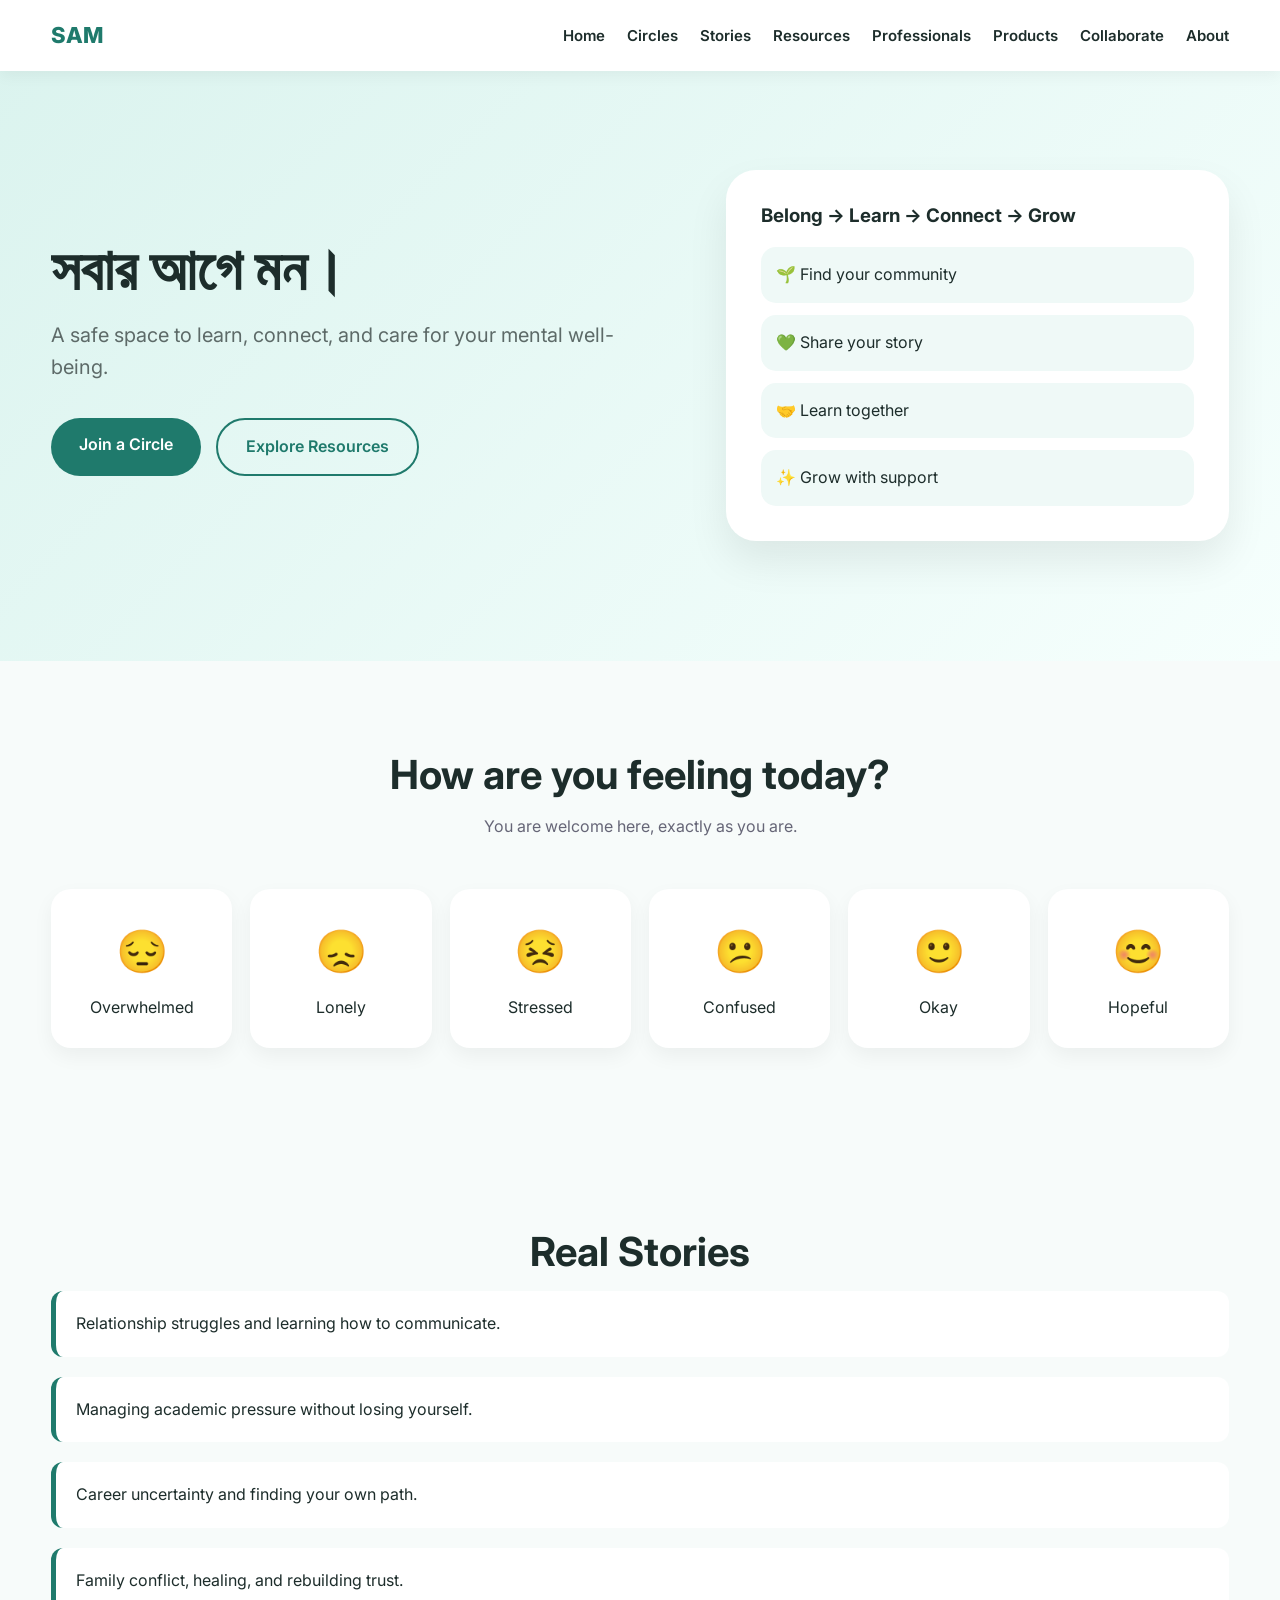
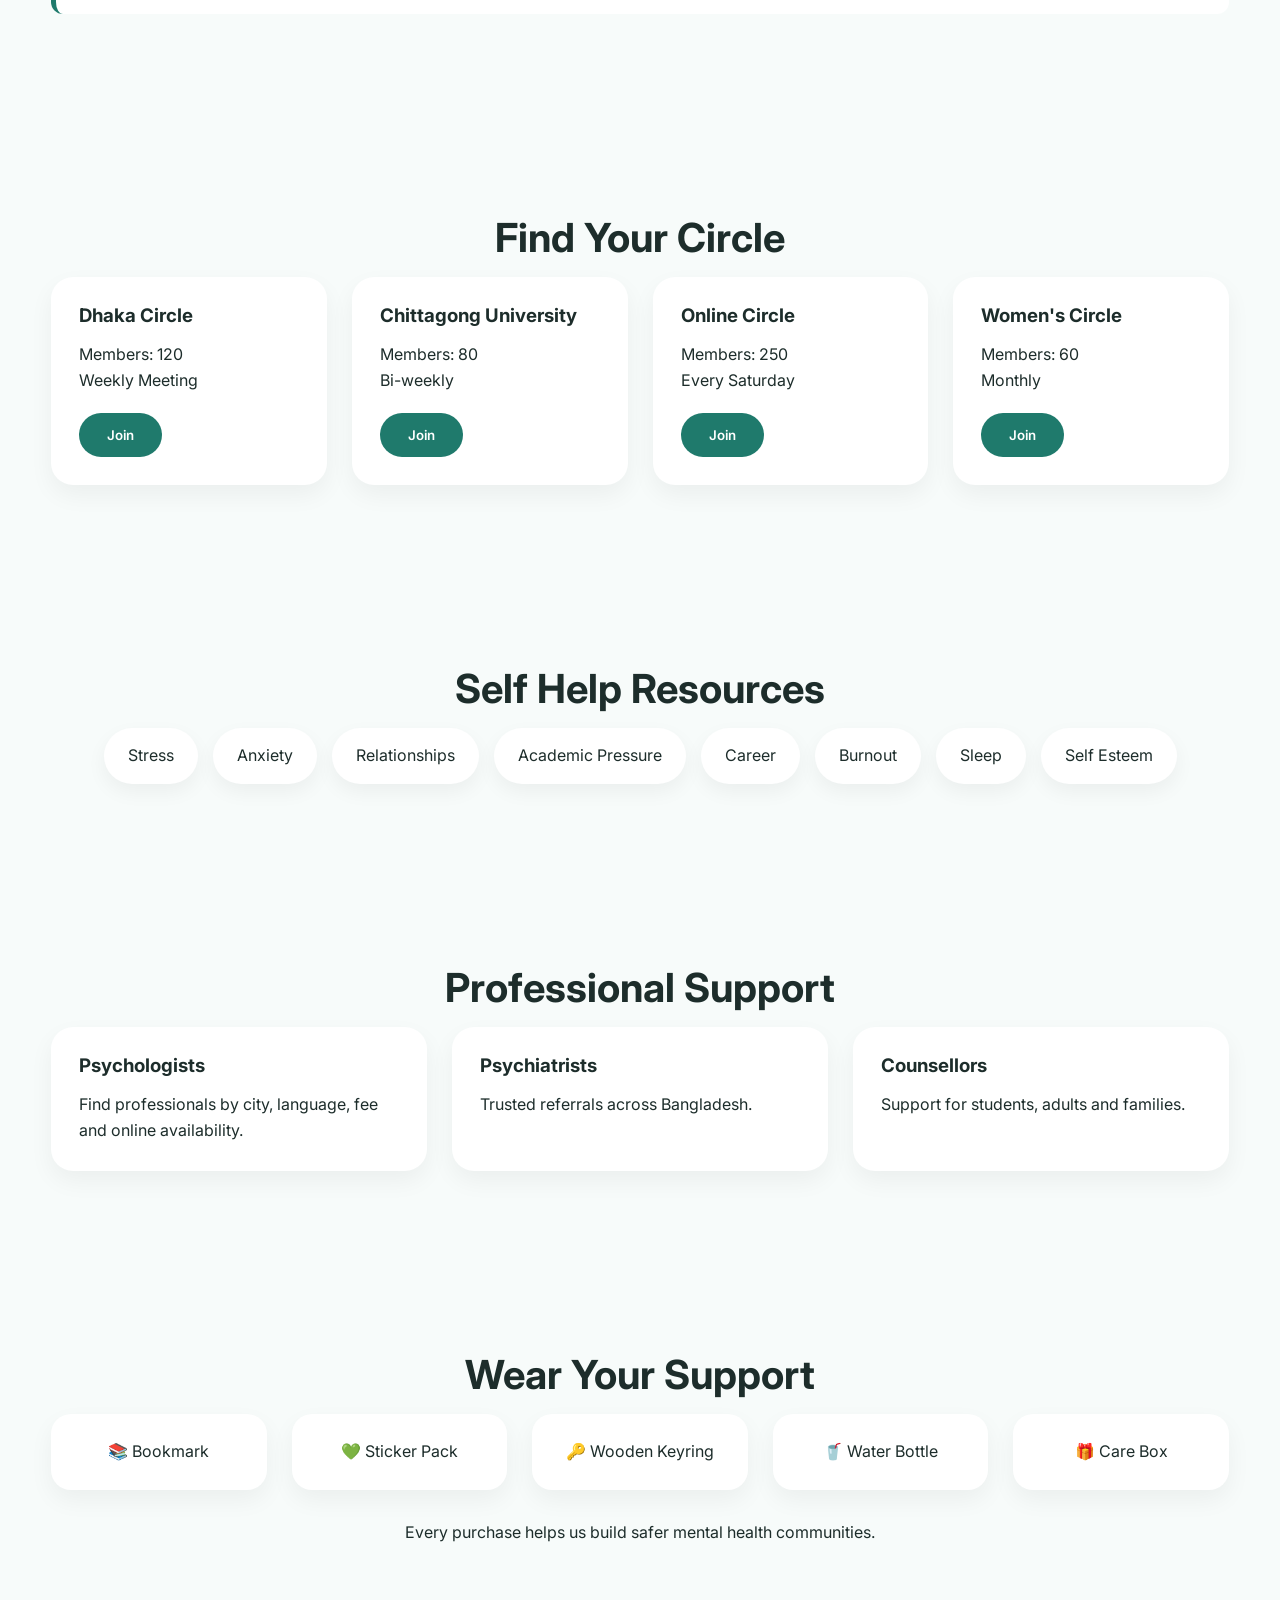
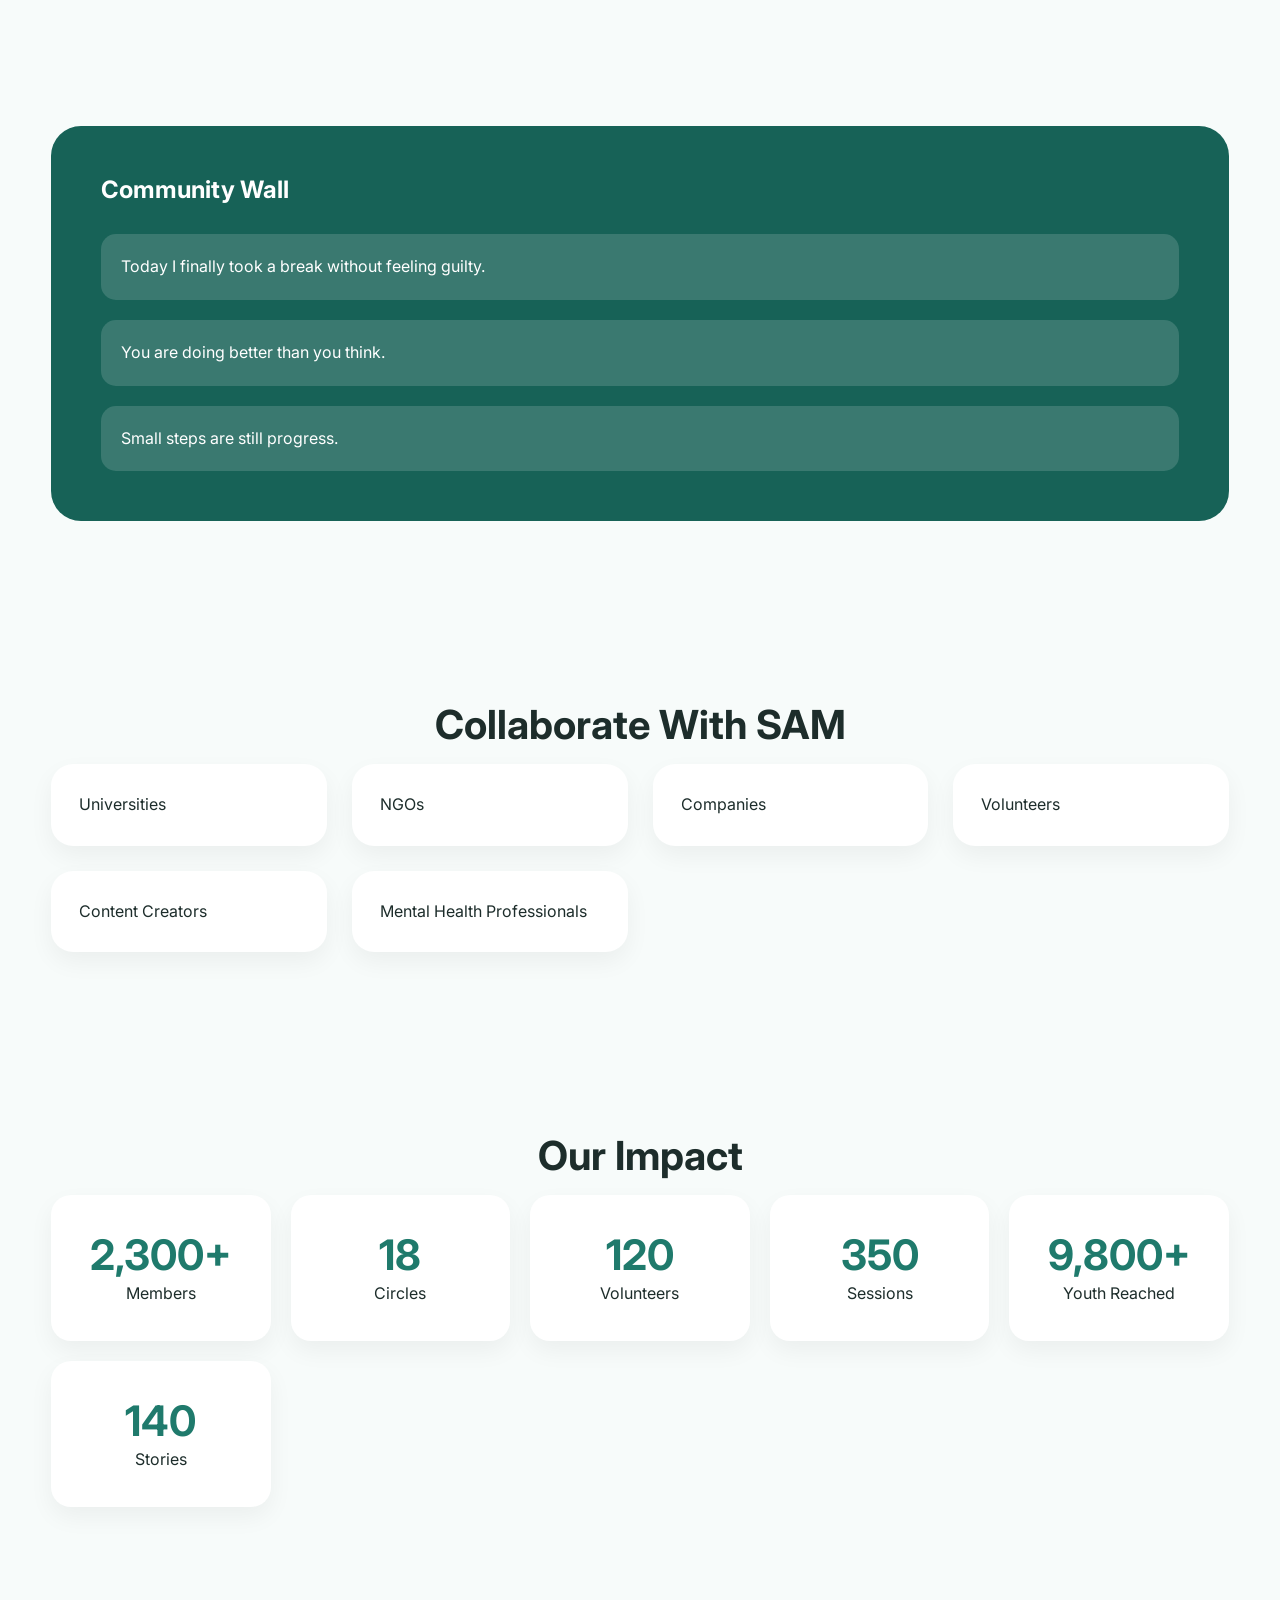
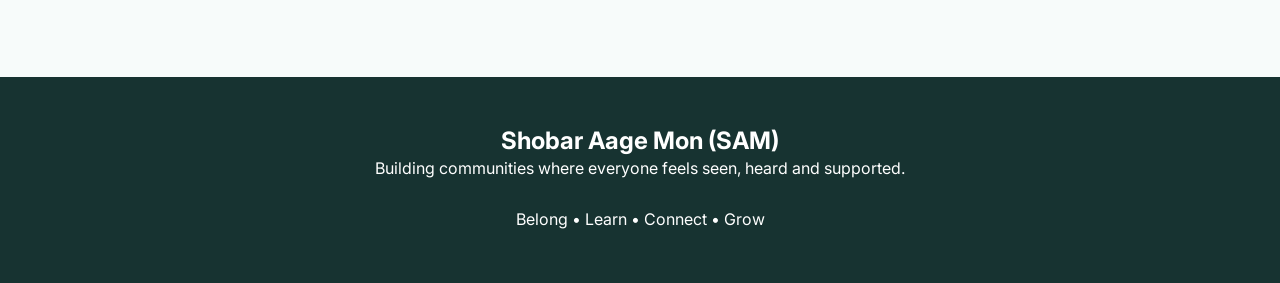
==== index.html @ f2137c75 "Create index.html" ====
<!DOCTYPE html>
<html lang="en">
<head>
<meta charset="UTF-8">
<meta name="viewport" content="width=device-width, initial-scale=1.0">

<title>Shobar Aage Mon (SAM)</title>

<link href="https://fonts.googleapis.com/css2?family=Inter:wght@300;400;500;600;700;800&display=swap" rel="stylesheet">

<style>

*{
margin:0;
padding:0;
box-sizing:border-box;
font-family:Inter,sans-serif;
}

html{
scroll-behavior:smooth;
}

body{
background:#f7fbfa;
color:#1d2d2b;
line-height:1.6;
}

a{
text-decoration:none;
color:inherit;
}

img{
max-width:100%;
}

.container{
width:min(1200px,92%);
margin:auto;
}

section{
padding:90px 0;
}

h1,h2,h3{
line-height:1.2;
}

.btn{
display:inline-block;
padding:14px 28px;
border-radius:40px;
font-weight:600;
transition:.3s;
}

.primary{
background:#1f7a6c;
color:white;
}

.primary:hover{
background:#176257;
}

.secondary{
border:2px solid #1f7a6c;
color:#1f7a6c;
}

.secondary:hover{
background:#1f7a6c;
color:white;
}

nav{
position:fixed;
width:100%;
background:white;
box-shadow:0 4px 15px rgba(0,0,0,.05);
z-index:999;
}

.nav-inner{
display:flex;
justify-content:space-between;
align-items:center;
padding:18px 0;
}

.logo{
font-size:22px;
font-weight:800;
color:#1f7a6c;
}

.menu{
display:flex;
gap:22px;
font-size:15px;
font-weight:600;
}

.hero{
padding-top:170px;
padding-bottom:120px;
background:linear-gradient(135deg,#daf3ee,#f6fffd);
}

.hero-grid{
display:grid;
grid-template-columns:1.1fr .9fr;
gap:60px;
align-items:center;
}

.hero h1{
font-size:58px;
margin-bottom:15px;
}

.hero p{
font-size:20px;
color:#5d6a68;
margin-bottom:35px;
}

.hero-buttons{
display:flex;
gap:15px;
flex-wrap:wrap;
}

.hero-card{
background:white;
padding:35px;
border-radius:30px;
box-shadow:0 20px 40px rgba(0,0,0,.08);
}

.hero-card h3{
margin-bottom:20px;
}

.hero-card div{
padding:15px;
background:#eff9f7;
margin-top:12px;
border-radius:15px;
}

.section-title{
font-size:40px;
margin-bottom:15px;
text-align:center;
}

.section-sub{
text-align:center;
color:#667;
margin-bottom:50px;
}

.mood-grid{
display:grid;
grid-template-columns:repeat(auto-fit,minmax(160px,1fr));
gap:18px;
}

.mood{
background:white;
padding:28px;
text-align:center;
border-radius:20px;
cursor:pointer;
transition:.3s;
box-shadow:0 8px 20px rgba(0,0,0,.05);
}

.mood:hover{
transform:translateY(-6px);
}

.mood span{
font-size:42px;
display:block;
margin-bottom:10px;
}

#validation{
margin-top:35px;
background:#1f7a6c;
color:white;
padding:28px;
border-radius:20px;
font-size:18px;
display:none;
}

.cards{
display:grid;
grid-template-columns:repeat(auto-fit,minmax(250px,1fr));
gap:25px;
}

.card{
background:white;
padding:28px;
border-radius:22px;
box-shadow:0 10px 25px rgba(0,0,0,.05);
}

.card h3{
margin-bottom:15px;
}

.tag{
display:inline-block;
background:#dff5ef;
color:#176257;
padding:5px 12px;
border-radius:30px;
font-size:13px;
margin-bottom:12px;
}

.story{
padding:20px;
border-left:5px solid #1f7a6c;
background:white;
margin-bottom:20px;
border-radius:12px;
}

.circle-card button{
margin-top:20px;
border:none;
cursor:pointer;
}

.resources{
display:flex;
flex-wrap:wrap;
gap:15px;
justify-content:center;
}

.resource{
padding:15px 24px;
background:white;
border-radius:40px;
box-shadow:0 8px 20px rgba(0,0,0,.05);
}

.products{
display:grid;
grid-template-columns:repeat(auto-fit,minmax(200px,1fr));
gap:25px;
}

.product{
background:white;
padding:25px;
border-radius:20px;
text-align:center;
box-shadow:0 10px 25px rgba(0,0,0,.05);
}

.community{
background:#176257;
color:white;
border-radius:30px;
padding:50px;
}

.wall{
display:grid;
gap:20px;
margin-top:30px;
}

.note{
background:rgba(255,255,255,.15);
padding:20px;
border-radius:15px;
}

.stats{
display:grid;
grid-template-columns:repeat(auto-fit,minmax(180px,1fr));
gap:20px;
}

.stat{
background:white;
padding:35px;
text-align:center;
border-radius:20px;
box-shadow:0 10px 25px rgba(0,0,0,.05);
}

.stat h2{
color:#1f7a6c;
font-size:42px;
}

footer{
background:#173331;
color:white;
padding:50px 0;
text-align:center;
margin-top:80px;
}

@media(max-width:900px){

.hero-grid{
grid-template-columns:1fr;
}

.hero h1{
font-size:42px;
}

.menu{
display:none;
}

}

</style>
</head>

<body>

<nav>
<div class="container nav-inner">

<div class="logo">
SAM
</div>

<div class="menu">
<a href="#">Home</a>
<a href="#">Circles</a>
<a href="#">Stories</a>
<a href="#">Resources</a>
<a href="#">Professionals</a>
<a href="#">Products</a>
<a href="#">Collaborate</a>
<a href="#">About</a>
</div>

</div>
</nav>

<section class="hero">

<div class="container hero-grid">

<div>

<h1>সবার আগে মন।</h1>

<p>
A safe space to learn, connect, and care for your mental well-being.
</p>

<div class="hero-buttons">

<a class="btn primary">Join a Circle</a>

<a class="btn secondary">Explore Resources</a>

</div>

</div>

<div class="hero-card">

<h3>Belong → Learn → Connect → Grow</h3>

<div>🌱 Find your community</div>
<div>💚 Share your story</div>
<div>🤝 Learn together</div>
<div>✨ Grow with support</div>

</div>

</div>

</section>

<section>

<div class="container">

<h2 class="section-title">
How are you feeling today?
</h2>

<p class="section-sub">
You are welcome here, exactly as you are.
</p>

<div class="mood-grid">

<div class="mood" onclick="showMessage('Feeling overwhelmed doesn’t mean you are weak. Sometimes it simply means you have been carrying too much for too long.')">
<span>😔</span>
Overwhelmed
</div>

<div class="mood" onclick="showMessage('Feeling lonely does not mean you are alone forever. Connection often begins with one small conversation.')">
<span>😞</span>
Lonely
</div>

<div class="mood" onclick="showMessage('Stress is a signal, not a personal failure. Be kind to yourself today.')">
<span>😣</span>
Stressed
</div>

<div class="mood" onclick="showMessage('It is okay not to have every answer. Growth often begins with uncertainty.')">
<span>😕</span>
Confused
</div>

<div class="mood" onclick="showMessage('Glad to hear you are doing okay. Remember to keep caring for yourself.')">
<span>🙂</span>
Okay
</div>

<div class="mood" onclick="showMessage('Hold onto that hope. Your future self will thank you for it.')">
<span>😊</span>
Hopeful
</div>

</div>

<div id="validation"></div>

</div>

</section>

<section>

<div class="container">

<h2 class="section-title">Real Stories</h2>

<div class="story">
Relationship struggles and learning how to communicate.
</div>

<div class="story">
Managing academic pressure without losing yourself.
</div>

<div class="story">
Career uncertainty and finding your own path.
</div>

<div class="story">
Family conflict, healing, and rebuilding trust.
</div>

</div>

</section>

<section>

<div class="container">

<h2 class="section-title">
Find Your Circle
</h2>

<div class="cards">

<div class="card circle-card">
<h3>Dhaka Circle</h3>
<p>Members: 120</p>
<p>Weekly Meeting</p>
<button class="btn primary">Join</button>
</div>

<div class="card circle-card">
<h3>Chittagong University</h3>
<p>Members: 80</p>
<p>Bi-weekly</p>
<button class="btn primary">Join</button>
</div>

<div class="card circle-card">
<h3>Online Circle</h3>
<p>Members: 250</p>
<p>Every Saturday</p>
<button class="btn primary">Join</button>
</div>

<div class="card circle-card">
<h3>Women's Circle</h3>
<p>Members: 60</p>
<p>Monthly</p>
<button class="btn primary">Join</button>
</div>

</div>

</div>

</section>

<section>

<div class="container">

<h2 class="section-title">
Self Help Resources
</h2>

<div class="resources">

<div class="resource">Stress</div>
<div class="resource">Anxiety</div>
<div class="resource">Relationships</div>
<div class="resource">Academic Pressure</div>
<div class="resource">Career</div>
<div class="resource">Burnout</div>
<div class="resource">Sleep</div>
<div class="resource">Self Esteem</div>

</div>

</div>

</section>

<section>

<div class="container">

<h2 class="section-title">
Professional Support
</h2>

<div class="cards">

<div class="card">
<h3>Psychologists</h3>
<p>Find professionals by city, language, fee and online availability.</p>
</div>

<div class="card">
<h3>Psychiatrists</h3>
<p>Trusted referrals across Bangladesh.</p>
</div>

<div class="card">
<h3>Counsellors</h3>
<p>Support for students, adults and families.</p>
</div>

</div>

</div>

</section>

<section>

<div class="container">

<h2 class="section-title">
Wear Your Support
</h2>

<div class="products">

<div class="product">📚 Bookmark</div>
<div class="product">💚 Sticker Pack</div>
<div class="product">🔑 Wooden Keyring</div>
<div class="product">🥤 Water Bottle</div>
<div class="product">🎁 Care Box</div>

</div>

<p style="text-align:center;margin-top:30px;">
Every purchase helps us build safer mental health communities.
</p>

</div>

</section>

<section>

<div class="container community">

<h2>
Community Wall
</h2>

<div class="wall">

<div class="note">
Today I finally took a break without feeling guilty.
</div>

<div class="note">
You are doing better than you think.
</div>

<div class="note">
Small steps are still progress.
</div>

</div>

</div>

</section>

<section>

<div class="container">

<h2 class="section-title">
Collaborate With SAM
</h2>

<div class="cards">

<div class="card">Universities</div>

<div class="card">NGOs</div>

<div class="card">Companies</div>

<div class="card">Volunteers</div>

<div class="card">Content Creators</div>

<div class="card">Mental Health Professionals</div>

</div>

</div>

</section>

<section>

<div class="container">

<h2 class="section-title">
Our Impact
</h2>

<div class="stats">

<div class="stat">
<h2>2,300+</h2>
Members
</div>

<div class="stat">
<h2>18</h2>
Circles
</div>

<div class="stat">
<h2>120</h2>
Volunteers
</div>

<div class="stat">
<h2>350</h2>
Sessions
</div>

<div class="stat">
<h2>9,800+</h2>
Youth Reached
</div>

<div class="stat">
<h2>140</h2>
Stories
</div>

</div>

</div>

</section>

<footer>

<div class="container">

<h2>Shobar Aage Mon (SAM)</h2>

<p>
Building communities where everyone feels seen, heard and supported.
</p>

<br>

<p>
Belong • Learn • Connect • Grow
</p>

</div>

</footer>

<script>

function showMessage(message){

let box=document.getElementById("validation");

box.style.display="block";

box.innerHTML=message;

}

</script>

</body>
</html>
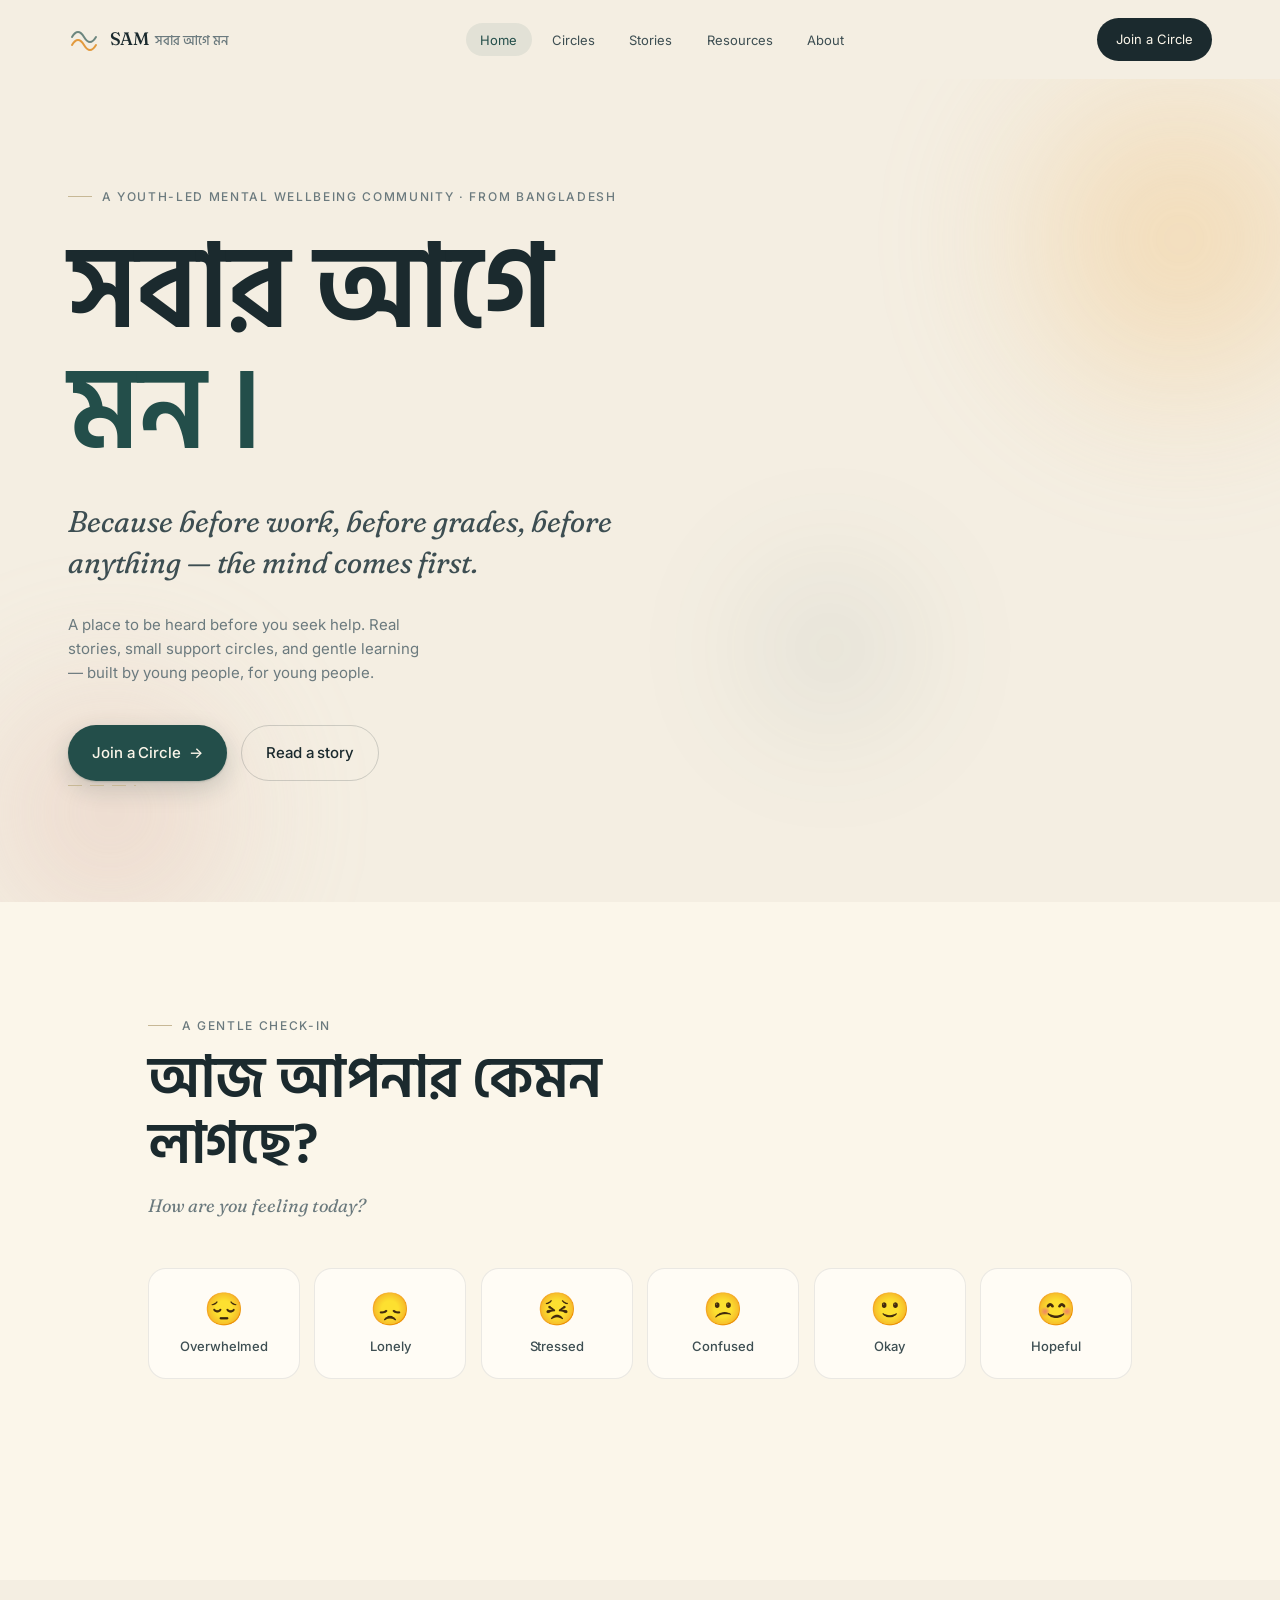
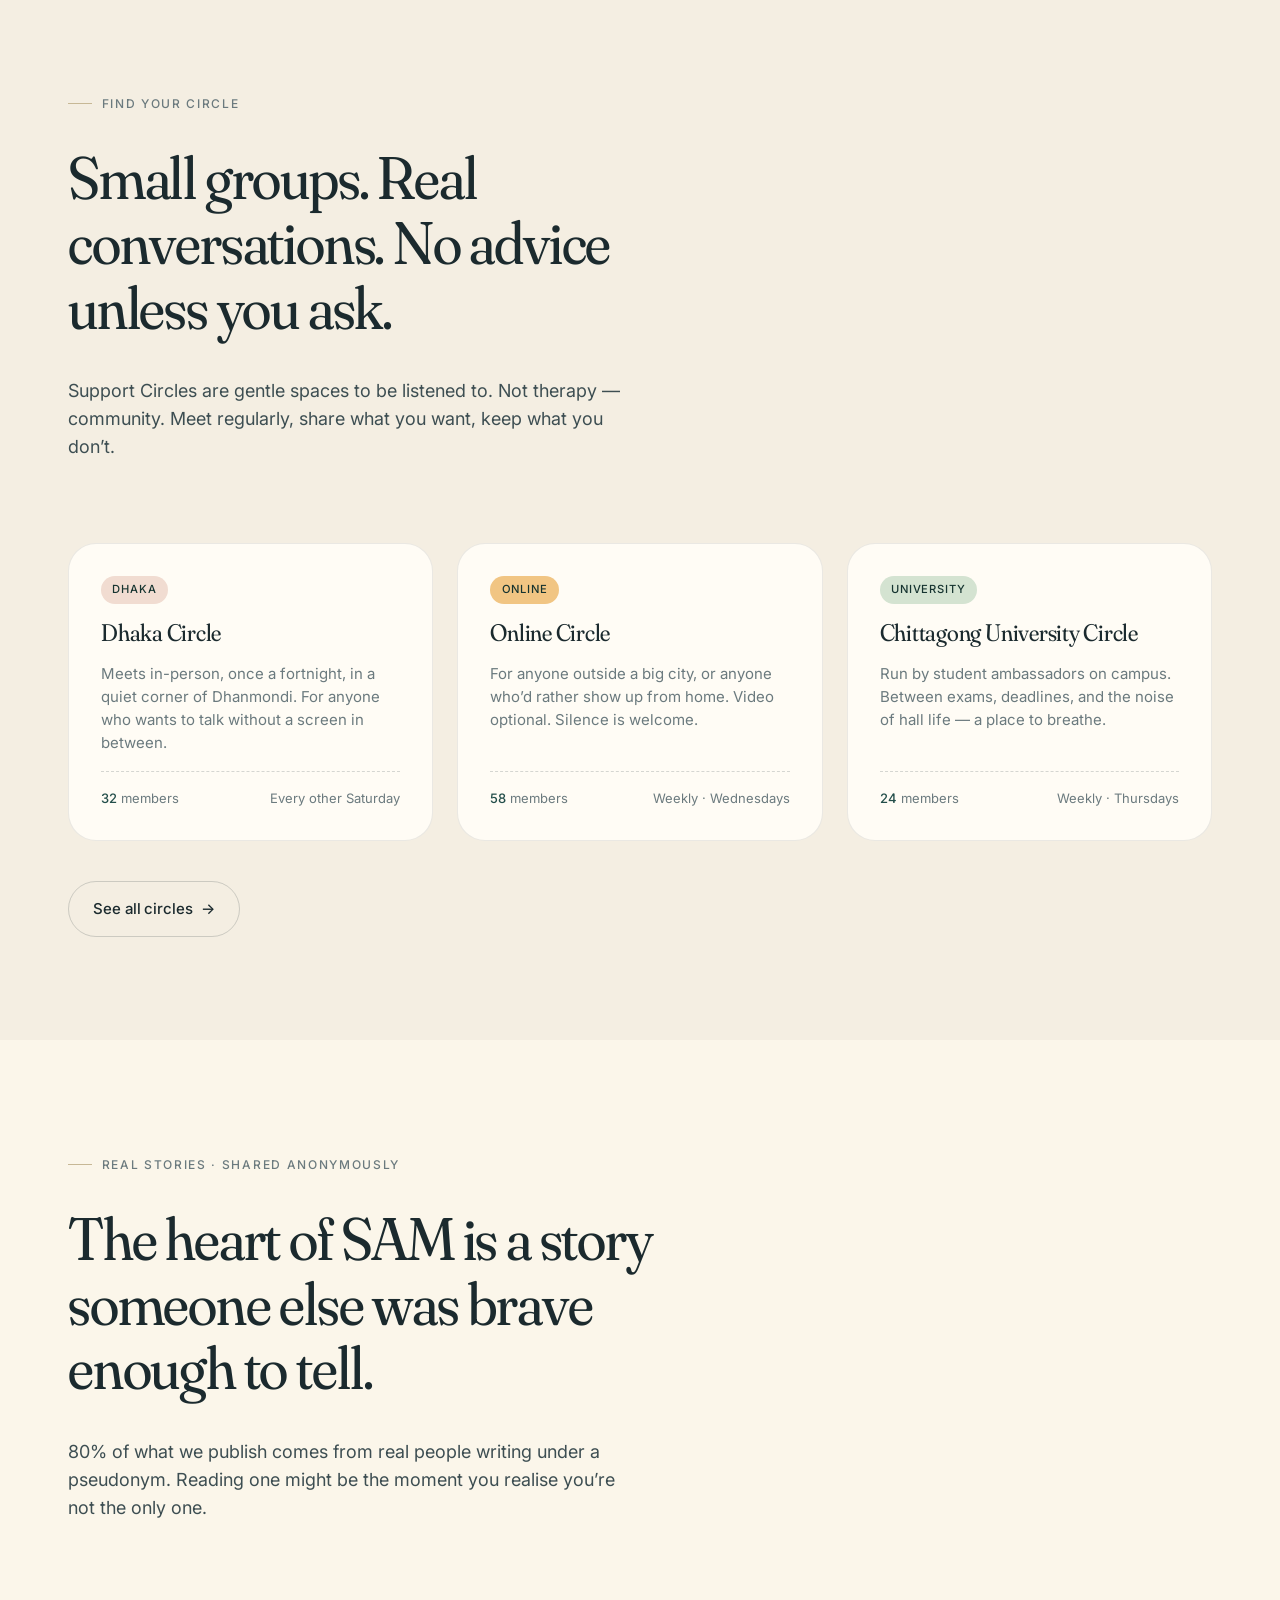
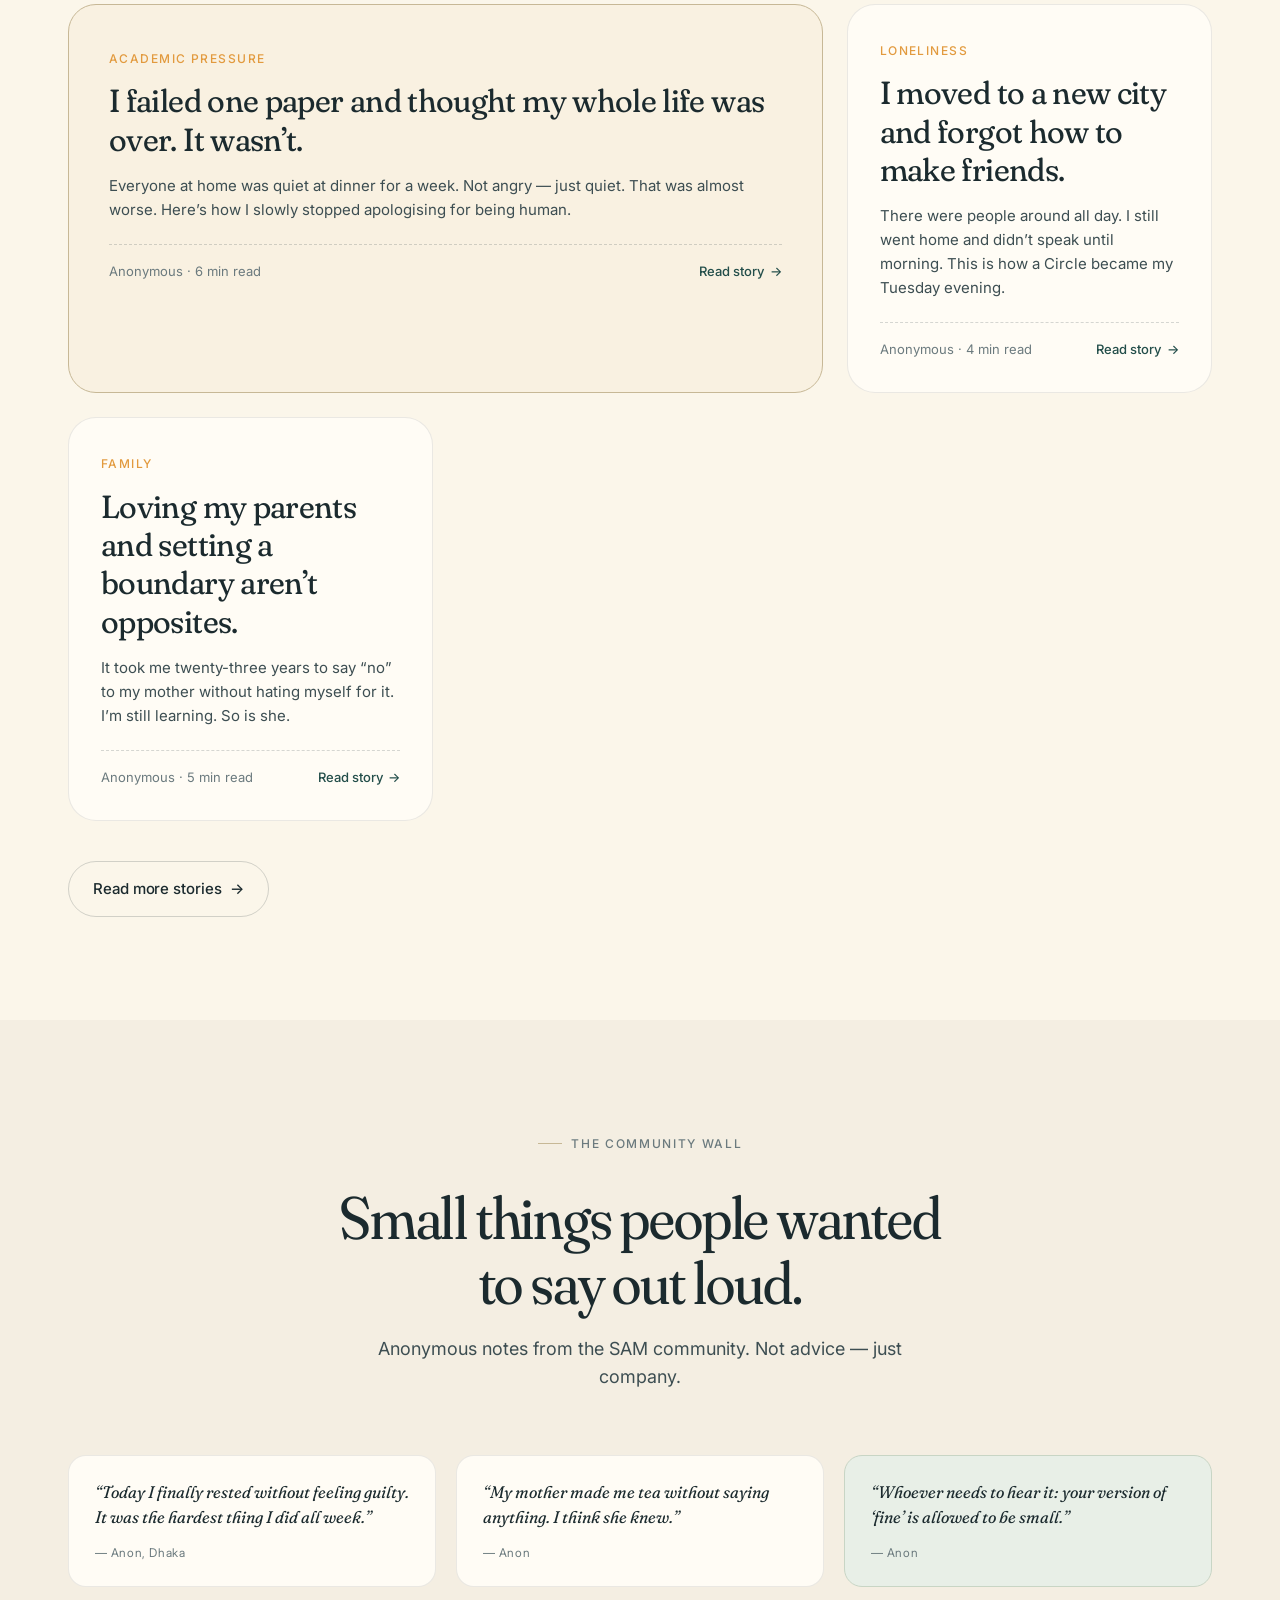
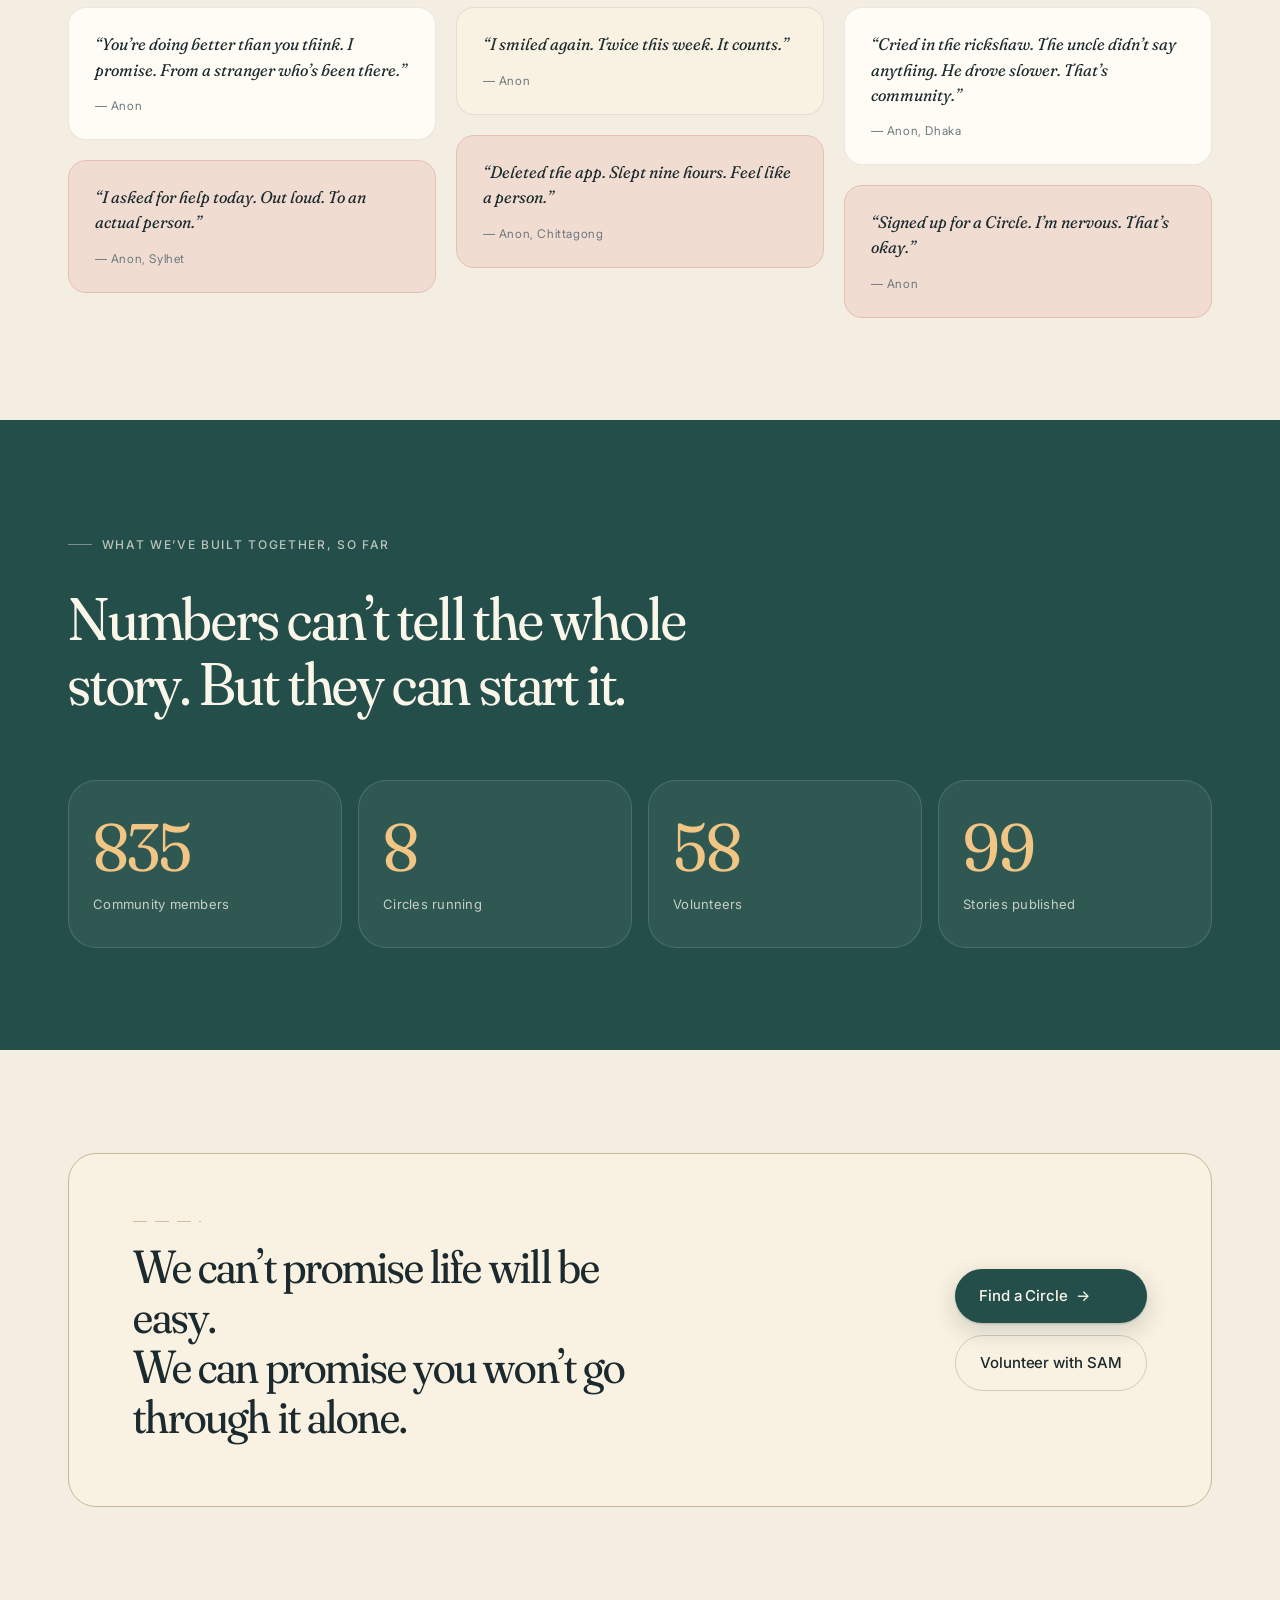
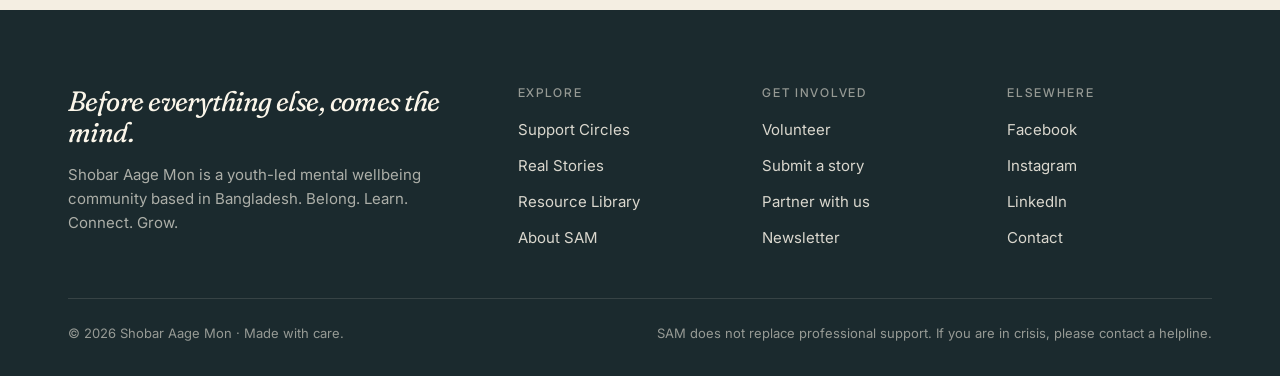
==== commit b2ec0525: "Add files via upload" ====
--- a/index.html
+++ b/index.html
@@ -1,738 +1,370 @@
 <!DOCTYPE html>
 <html lang="en">
 <head>
-<meta charset="UTF-8">
-<meta name="viewport" content="width=device-width, initial-scale=1.0">
-
-<title>Shobar Aage Mon (SAM)</title>
-
-<link href="https://fonts.googleapis.com/css2?family=Inter:wght@300;400;500;600;700;800&display=swap" rel="stylesheet">
-
-<style>
-
-*{
-margin:0;
-padding:0;
-box-sizing:border-box;
-font-family:Inter,sans-serif;
-}
-
-html{
-scroll-behavior:smooth;
-}
-
-body{
-background:#f7fbfa;
-color:#1d2d2b;
-line-height:1.6;
-}
-
-a{
-text-decoration:none;
-color:inherit;
-}
-
-img{
-max-width:100%;
-}
-
-.container{
-width:min(1200px,92%);
-margin:auto;
-}
-
-section{
-padding:90px 0;
-}
-
-h1,h2,h3{
-line-height:1.2;
-}
-
-.btn{
-display:inline-block;
-padding:14px 28px;
-border-radius:40px;
-font-weight:600;
-transition:.3s;
-}
-
-.primary{
-background:#1f7a6c;
-color:white;
-}
-
-.primary:hover{
-background:#176257;
-}
-
-.secondary{
-border:2px solid #1f7a6c;
-color:#1f7a6c;
-}
-
-.secondary:hover{
-background:#1f7a6c;
-color:white;
-}
-
-nav{
-position:fixed;
-width:100%;
-background:white;
-box-shadow:0 4px 15px rgba(0,0,0,.05);
-z-index:999;
-}
-
-.nav-inner{
-display:flex;
-justify-content:space-between;
-align-items:center;
-padding:18px 0;
-}
-
-.logo{
-font-size:22px;
-font-weight:800;
-color:#1f7a6c;
-}
-
-.menu{
-display:flex;
-gap:22px;
-font-size:15px;
-font-weight:600;
-}
-
-.hero{
-padding-top:170px;
-padding-bottom:120px;
-background:linear-gradient(135deg,#daf3ee,#f6fffd);
-}
-
-.hero-grid{
-display:grid;
-grid-template-columns:1.1fr .9fr;
-gap:60px;
-align-items:center;
-}
-
-.hero h1{
-font-size:58px;
-margin-bottom:15px;
-}
-
-.hero p{
-font-size:20px;
-color:#5d6a68;
-margin-bottom:35px;
-}
-
-.hero-buttons{
-display:flex;
-gap:15px;
-flex-wrap:wrap;
-}
-
-.hero-card{
-background:white;
-padding:35px;
-border-radius:30px;
-box-shadow:0 20px 40px rgba(0,0,0,.08);
-}
-
-.hero-card h3{
-margin-bottom:20px;
-}
-
-.hero-card div{
-padding:15px;
-background:#eff9f7;
-margin-top:12px;
-border-radius:15px;
-}
-
-.section-title{
-font-size:40px;
-margin-bottom:15px;
-text-align:center;
-}
-
-.section-sub{
-text-align:center;
-color:#667;
-margin-bottom:50px;
-}
-
-.mood-grid{
-display:grid;
-grid-template-columns:repeat(auto-fit,minmax(160px,1fr));
-gap:18px;
-}
-
-.mood{
-background:white;
-padding:28px;
-text-align:center;
-border-radius:20px;
-cursor:pointer;
-transition:.3s;
-box-shadow:0 8px 20px rgba(0,0,0,.05);
-}
-
-.mood:hover{
-transform:translateY(-6px);
-}
-
-.mood span{
-font-size:42px;
-display:block;
-margin-bottom:10px;
-}
-
-#validation{
-margin-top:35px;
-background:#1f7a6c;
-color:white;
-padding:28px;
-border-radius:20px;
-font-size:18px;
-display:none;
-}
-
-.cards{
-display:grid;
-grid-template-columns:repeat(auto-fit,minmax(250px,1fr));
-gap:25px;
-}
-
-.card{
-background:white;
-padding:28px;
-border-radius:22px;
-box-shadow:0 10px 25px rgba(0,0,0,.05);
-}
-
-.card h3{
-margin-bottom:15px;
-}
-
-.tag{
-display:inline-block;
-background:#dff5ef;
-color:#176257;
-padding:5px 12px;
-border-radius:30px;
-font-size:13px;
-margin-bottom:12px;
-}
-
-.story{
-padding:20px;
-border-left:5px solid #1f7a6c;
-background:white;
-margin-bottom:20px;
-border-radius:12px;
-}
-
-.circle-card button{
-margin-top:20px;
-border:none;
-cursor:pointer;
-}
-
-.resources{
-display:flex;
-flex-wrap:wrap;
-gap:15px;
-justify-content:center;
-}
-
-.resource{
-padding:15px 24px;
-background:white;
-border-radius:40px;
-box-shadow:0 8px 20px rgba(0,0,0,.05);
-}
-
-.products{
-display:grid;
-grid-template-columns:repeat(auto-fit,minmax(200px,1fr));
-gap:25px;
-}
-
-.product{
-background:white;
-padding:25px;
-border-radius:20px;
-text-align:center;
-box-shadow:0 10px 25px rgba(0,0,0,.05);
-}
-
-.community{
-background:#176257;
-color:white;
-border-radius:30px;
-padding:50px;
-}
-
-.wall{
-display:grid;
-gap:20px;
-margin-top:30px;
-}
-
-.note{
-background:rgba(255,255,255,.15);
-padding:20px;
-border-radius:15px;
-}
-
-.stats{
-display:grid;
-grid-template-columns:repeat(auto-fit,minmax(180px,1fr));
-gap:20px;
-}
-
-.stat{
-background:white;
-padding:35px;
-text-align:center;
-border-radius:20px;
-box-shadow:0 10px 25px rgba(0,0,0,.05);
-}
-
-.stat h2{
-color:#1f7a6c;
-font-size:42px;
-}
-
-footer{
-background:#173331;
-color:white;
-padding:50px 0;
-text-align:center;
-margin-top:80px;
-}
-
-@media(max-width:900px){
-
-.hero-grid{
-grid-template-columns:1fr;
-}
-
-.hero h1{
-font-size:42px;
-}
-
-.menu{
-display:none;
-}
-
-}
-
-</style>
+  <meta charset="UTF-8">
+  <meta name="viewport" content="width=device-width, initial-scale=1.0">
+  <title>Shobar Aage Mon — সবার আগে মন</title>
+  <meta name="description" content="A youth-led mental wellbeing community from Bangladesh. A safe space to belong, learn, connect, and grow.">
+  <meta name="theme-color" content="#F4EEE2">
+
+  <link rel="preconnect" href="https://fonts.googleapis.com">
+  <link rel="preconnect" href="https://fonts.gstatic.com" crossorigin>
+  <link href="https://fonts.googleapis.com/css2?family=Fraunces:opsz,wght,SOFT@9..144,300..700,30..100&family=Hind+Siliguri:wght@300;400;500;600;700&family=Inter:wght@300;400;500;600&display=swap" rel="stylesheet">
+
+  <link rel="stylesheet" href="style.css">
 </head>
-
 <body>
 
-<nav>
-<div class="container nav-inner">
-
-<div class="logo">
-SAM
-</div>
-
-<div class="menu">
-<a href="#">Home</a>
-<a href="#">Circles</a>
-<a href="#">Stories</a>
-<a href="#">Resources</a>
-<a href="#">Professionals</a>
-<a href="#">Products</a>
-<a href="#">Collaborate</a>
-<a href="#">About</a>
-</div>
-
-</div>
-</nav>
-
+<a class="skip" href="#main">Skip to content</a>
+
+<!-- ============ NAV ============ -->
+<header class="nav" data-nav>
+  <div class="nav__inner">
+    <a href="index.html" class="brand" aria-label="Shobar Aage Mon — home">
+      <span class="brand__mark" aria-hidden="true">
+        <!-- Small kantha-inspired mark: two stitched threads meeting -->
+        <svg viewBox="0 0 32 32" fill="none">
+          <path d="M4 22 Q10 12 16 22 T28 22" stroke="currentColor" stroke-width="2" stroke-linecap="round" fill="none"/>
+          <path d="M4 14 Q10 4 16 14 T28 14" stroke="#234E4A" stroke-width="2" stroke-linecap="round" fill="none" opacity="0.65"/>
+        </svg>
+      </span>
+      <span class="brand__name">SAM<span class="brand__sub">সবার আগে মন</span></span>
+    </a>
+
+    <ul class="nav__links">
+      <li><a class="nav__link" href="index.html" aria-current="page">Home</a></li>
+      <li><a class="nav__link" href="circles.html">Circles</a></li>
+      <li><a class="nav__link" href="stories.html">Stories</a></li>
+      <li><a class="nav__link" href="resources.html">Resources</a></li>
+      <li><a class="nav__link" href="about.html">About</a></li>
+    </ul>
+
+    <a href="circles.html" class="nav__cta">Join a Circle</a>
+
+    <button class="nav__toggle" data-nav-toggle aria-label="Open menu" aria-expanded="false">
+      <span></span><span></span><span></span>
+    </button>
+  </div>
+</header>
+
+<main id="main">
+
+<!-- ============ HERO ============ -->
 <section class="hero">
-
-<div class="container hero-grid">
-
-<div>
-
-<h1>সবার আগে মন।</h1>
-
-<p>
-A safe space to learn, connect, and care for your mental well-being.
-</p>
-
-<div class="hero-buttons">
-
-<a class="btn primary">Join a Circle</a>
-
-<a class="btn secondary">Explore Resources</a>
-
-</div>
-
-</div>
-
-<div class="hero-card">
-
-<h3>Belong → Learn → Connect → Grow</h3>
-
-<div>🌱 Find your community</div>
-<div>💚 Share your story</div>
-<div>🤝 Learn together</div>
-<div>✨ Grow with support</div>
-
-</div>
-
-</div>
-
-</section>
-
-<section>
-
-<div class="container">
-
-<h2 class="section-title">
-How are you feeling today?
-</h2>
-
-<p class="section-sub">
-You are welcome here, exactly as you are.
-</p>
-
-<div class="mood-grid">
-
-<div class="mood" onclick="showMessage('Feeling overwhelmed doesn’t mean you are weak. Sometimes it simply means you have been carrying too much for too long.')">
-<span>😔</span>
-Overwhelmed
-</div>
-
-<div class="mood" onclick="showMessage('Feeling lonely does not mean you are alone forever. Connection often begins with one small conversation.')">
-<span>😞</span>
-Lonely
-</div>
-
-<div class="mood" onclick="showMessage('Stress is a signal, not a personal failure. Be kind to yourself today.')">
-<span>😣</span>
-Stressed
-</div>
-
-<div class="mood" onclick="showMessage('It is okay not to have every answer. Growth often begins with uncertainty.')">
-<span>😕</span>
-Confused
-</div>
-
-<div class="mood" onclick="showMessage('Glad to hear you are doing okay. Remember to keep caring for yourself.')">
-<span>🙂</span>
-Okay
-</div>
-
-<div class="mood" onclick="showMessage('Hold onto that hope. Your future self will thank you for it.')">
-<span>😊</span>
-Hopeful
-</div>
-
-</div>
-
-<div id="validation"></div>
-
-</div>
-
-</section>
-
-<section>
-
-<div class="container">
-
-<h2 class="section-title">Real Stories</h2>
-
-<div class="story">
-Relationship struggles and learning how to communicate.
-</div>
-
-<div class="story">
-Managing academic pressure without losing yourself.
-</div>
-
-<div class="story">
-Career uncertainty and finding your own path.
-</div>
-
-<div class="story">
-Family conflict, healing, and rebuilding trust.
-</div>
-
-</div>
-
-</section>
-
-<section>
-
-<div class="container">
-
-<h2 class="section-title">
-Find Your Circle
-</h2>
-
-<div class="cards">
-
-<div class="card circle-card">
-<h3>Dhaka Circle</h3>
-<p>Members: 120</p>
-<p>Weekly Meeting</p>
-<button class="btn primary">Join</button>
-</div>
-
-<div class="card circle-card">
-<h3>Chittagong University</h3>
-<p>Members: 80</p>
-<p>Bi-weekly</p>
-<button class="btn primary">Join</button>
-</div>
-
-<div class="card circle-card">
-<h3>Online Circle</h3>
-<p>Members: 250</p>
-<p>Every Saturday</p>
-<button class="btn primary">Join</button>
-</div>
-
-<div class="card circle-card">
-<h3>Women's Circle</h3>
-<p>Members: 60</p>
-<p>Monthly</p>
-<button class="btn primary">Join</button>
-</div>
-
-</div>
-
-</div>
-
-</section>
-
-<section>
-
-<div class="container">
-
-<h2 class="section-title">
-Self Help Resources
-</h2>
-
-<div class="resources">
-
-<div class="resource">Stress</div>
-<div class="resource">Anxiety</div>
-<div class="resource">Relationships</div>
-<div class="resource">Academic Pressure</div>
-<div class="resource">Career</div>
-<div class="resource">Burnout</div>
-<div class="resource">Sleep</div>
-<div class="resource">Self Esteem</div>
-
-</div>
-
-</div>
-
-</section>
-
-<section>
-
-<div class="container">
-
-<h2 class="section-title">
-Professional Support
-</h2>
-
-<div class="cards">
-
-<div class="card">
-<h3>Psychologists</h3>
-<p>Find professionals by city, language, fee and online availability.</p>
-</div>
-
-<div class="card">
-<h3>Psychiatrists</h3>
-<p>Trusted referrals across Bangladesh.</p>
-</div>
-
-<div class="card">
-<h3>Counsellors</h3>
-<p>Support for students, adults and families.</p>
-</div>
-
-</div>
-
-</div>
-
-</section>
-
-<section>
-
-<div class="container">
-
-<h2 class="section-title">
-Wear Your Support
-</h2>
-
-<div class="products">
-
-<div class="product">📚 Bookmark</div>
-<div class="product">💚 Sticker Pack</div>
-<div class="product">🔑 Wooden Keyring</div>
-<div class="product">🥤 Water Bottle</div>
-<div class="product">🎁 Care Box</div>
-
-</div>
-
-<p style="text-align:center;margin-top:30px;">
-Every purchase helps us build safer mental health communities.
-</p>
-
-</div>
-
-</section>
-
-<section>
-
-<div class="container community">
-
-<h2>
-Community Wall
-</h2>
-
-<div class="wall">
-
-<div class="note">
-Today I finally took a break without feeling guilty.
-</div>
-
-<div class="note">
-You are doing better than you think.
-</div>
-
-<div class="note">
-Small steps are still progress.
-</div>
-
-</div>
-
-</div>
-
-</section>
-
-<section>
-
-<div class="container">
-
-<h2 class="section-title">
-Collaborate With SAM
-</h2>
-
-<div class="cards">
-
-<div class="card">Universities</div>
-
-<div class="card">NGOs</div>
-
-<div class="card">Companies</div>
-
-<div class="card">Volunteers</div>
-
-<div class="card">Content Creators</div>
-
-<div class="card">Mental Health Professionals</div>
-
-</div>
-
-</div>
-
-</section>
-
-<section>
-
-<div class="container">
-
-<h2 class="section-title">
-Our Impact
-</h2>
-
-<div class="stats">
-
-<div class="stat">
-<h2>2,300+</h2>
-Members
-</div>
-
-<div class="stat">
-<h2>18</h2>
-Circles
-</div>
-
-<div class="stat">
-<h2>120</h2>
-Volunteers
-</div>
-
-<div class="stat">
-<h2>350</h2>
-Sessions
-</div>
-
-<div class="stat">
-<h2>9,800+</h2>
-Youth Reached
-</div>
-
-<div class="stat">
-<h2>140</h2>
-Stories
-</div>
-
-</div>
-
-</div>
-
-</section>
-
-<footer>
-
-<div class="container">
-
-<h2>Shobar Aage Mon (SAM)</h2>
-
-<p>
-Building communities where everyone feels seen, heard and supported.
-</p>
-
-<br>
-
-<p>
-Belong • Learn • Connect • Grow
-</p>
-
-</div>
-
+  <div class="hero__ambient" data-ambient>
+    <span class="blob blob--1"></span>
+    <span class="blob blob--2"></span>
+    <span class="blob blob--3"></span>
+    <div data-seeds></div>
+  </div>
+
+  <div class="hero__inner">
+    <p class="eyebrow hero__eyebrow reveal">A youth-led mental wellbeing community · from Bangladesh</p>
+
+    <h1 class="hero__title reveal" data-delay="1">
+      সবার আগে<br>
+      <span class="accent">মন&thinsp;।</span>
+    </h1>
+
+    <p class="hero__sub reveal" data-delay="2">
+      Because before work, before grades, before anything &mdash; the mind comes first.
+    </p>
+
+    <p class="hero__meaning reveal" data-delay="3">
+      A place to be heard before you seek help. Real stories, small support circles, and gentle learning &mdash; built by young people, for young people.
+    </p>
+
+    <div class="hero__actions reveal" data-delay="4">
+      <a href="circles.html" class="btn btn--primary">
+        Join a Circle
+        <span class="btn__arrow" aria-hidden="true">&rarr;</span>
+      </a>
+      <a href="stories.html" class="btn btn--ghost">Read a story</a>
+    </div>
+
+    <span class="stitch stitch--short reveal" data-delay="5" aria-hidden="true"></span>
+  </div>
+</section>
+
+<!-- ============ MOOD CHECK-IN ============ -->
+<section class="mood section--warm">
+  <div class="mood__inner">
+    <div class="reveal">
+      <p class="eyebrow">A gentle check-in</p>
+      <h2 class="mood__q h-bangla">আজ আপনার কেমন লাগছে?</h2>
+      <p class="mood__q-en">How are you feeling today?</p>
+    </div>
+
+    <div class="mood__grid reveal" data-delay="1" data-mood role="group" aria-label="Mood options">
+      <button class="mood__btn" data-mood="overwhelmed" aria-pressed="false">
+        <span class="mood__emoji" aria-hidden="true">😔</span>
+        <span class="mood__label">Overwhelmed</span>
+      </button>
+      <button class="mood__btn" data-mood="lonely" aria-pressed="false">
+        <span class="mood__emoji" aria-hidden="true">😞</span>
+        <span class="mood__label">Lonely</span>
+      </button>
+      <button class="mood__btn" data-mood="stressed" aria-pressed="false">
+        <span class="mood__emoji" aria-hidden="true">😣</span>
+        <span class="mood__label">Stressed</span>
+      </button>
+      <button class="mood__btn" data-mood="confused" aria-pressed="false">
+        <span class="mood__emoji" aria-hidden="true">😕</span>
+        <span class="mood__label">Confused</span>
+      </button>
+      <button class="mood__btn" data-mood="okay" aria-pressed="false">
+        <span class="mood__emoji" aria-hidden="true">🙂</span>
+        <span class="mood__label">Okay</span>
+      </button>
+      <button class="mood__btn" data-mood="hopeful" aria-pressed="false">
+        <span class="mood__emoji" aria-hidden="true">😊</span>
+        <span class="mood__label">Hopeful</span>
+      </button>
+    </div>
+
+    <div class="mood__response" data-mood-response aria-live="polite">
+      <span class="stitch stitch--short" aria-hidden="true"></span>
+      <p class="mood__response-title" data-mood-title></p>
+      <p class="mood__response-body" data-mood-body></p>
+      <p class="mood__response-meta" data-mood-meta></p>
+    </div>
+  </div>
+</section>
+
+<!-- ============ CIRCLES PREVIEW ============ -->
+<section class="section">
+  <div class="wrap">
+    <div class="section__head reveal">
+      <p class="eyebrow">Find your circle</p>
+      <h2>Small groups. Real conversations. No advice unless you ask.</h2>
+      <p class="lead">Support Circles are gentle spaces to be listened to. Not therapy &mdash; community. Meet regularly, share what you want, keep what you don&rsquo;t.</p>
+    </div>
+
+    <div class="grid grid--3">
+      <article class="card circle-card reveal">
+        <span class="circle-card__tag">Dhaka</span>
+        <h3>Dhaka Circle</h3>
+        <p>Meets in-person, once a fortnight, in a quiet corner of Dhanmondi. For anyone who wants to talk without a screen in between.</p>
+        <div class="circle-card__meta">
+          <span><strong>32</strong> members</span>
+          <span>Every other Saturday</span>
+        </div>
+      </article>
+
+      <article class="card circle-card reveal" data-delay="1">
+        <span class="circle-card__tag circle-card__tag--online">Online</span>
+        <h3>Online Circle</h3>
+        <p>For anyone outside a big city, or anyone who&rsquo;d rather show up from home. Video optional. Silence is welcome.</p>
+        <div class="circle-card__meta">
+          <span><strong>58</strong> members</span>
+          <span>Weekly · Wednesdays</span>
+        </div>
+      </article>
+
+      <article class="card circle-card reveal" data-delay="2">
+        <span class="circle-card__tag circle-card__tag--university">University</span>
+        <h3>Chittagong University Circle</h3>
+        <p>Run by student ambassadors on campus. Between exams, deadlines, and the noise of hall life &mdash; a place to breathe.</p>
+        <div class="circle-card__meta">
+          <span><strong>24</strong> members</span>
+          <span>Weekly · Thursdays</span>
+        </div>
+      </article>
+    </div>
+
+    <div class="reveal" data-delay="3" style="margin-top:2.5rem;">
+      <a href="circles.html" class="btn btn--ghost">See all circles <span class="btn__arrow" aria-hidden="true">&rarr;</span></a>
+    </div>
+  </div>
+</section>
+
+<!-- ============ STORIES PREVIEW ============ -->
+<section class="section section--warm">
+  <div class="wrap">
+    <div class="section__head reveal">
+      <p class="eyebrow">Real stories · shared anonymously</p>
+      <h2>The heart of SAM is a story someone else was brave enough to tell.</h2>
+      <p class="lead">80% of what we publish comes from real people writing under a pseudonym. Reading one might be the moment you realise you&rsquo;re not the only one.</p>
+    </div>
+
+    <div class="grid grid--3">
+      <a href="stories.html" class="story story--feature reveal">
+        <span class="story__cat">Academic Pressure</span>
+        <h3 class="story__title">I failed one paper and thought my whole life was over. It wasn&rsquo;t.</h3>
+        <p class="story__excerpt">Everyone at home was quiet at dinner for a week. Not angry &mdash; just quiet. That was almost worse. Here&rsquo;s how I slowly stopped apologising for being human.</p>
+        <div class="story__foot">
+          <span>Anonymous · 6 min read</span>
+          <span class="story__read">Read story <span aria-hidden="true">&rarr;</span></span>
+        </div>
+      </a>
+
+      <a href="stories.html" class="story reveal" data-delay="1">
+        <span class="story__cat">Loneliness</span>
+        <h3 class="story__title">I moved to a new city and forgot how to make friends.</h3>
+        <p class="story__excerpt">There were people around all day. I still went home and didn&rsquo;t speak until morning. This is how a Circle became my Tuesday evening.</p>
+        <div class="story__foot">
+          <span>Anonymous · 4 min read</span>
+          <span class="story__read">Read story <span aria-hidden="true">&rarr;</span></span>
+        </div>
+      </a>
+
+      <a href="stories.html" class="story reveal" data-delay="2">
+        <span class="story__cat">Family</span>
+        <h3 class="story__title">Loving my parents and setting a boundary aren&rsquo;t opposites.</h3>
+        <p class="story__excerpt">It took me twenty-three years to say &ldquo;no&rdquo; to my mother without hating myself for it. I&rsquo;m still learning. So is she.</p>
+        <div class="story__foot">
+          <span>Anonymous · 5 min read</span>
+          <span class="story__read">Read story <span aria-hidden="true">&rarr;</span></span>
+        </div>
+      </a>
+    </div>
+
+    <div class="reveal" data-delay="3" style="margin-top:2.5rem;">
+      <a href="stories.html" class="btn btn--ghost">Read more stories <span class="btn__arrow" aria-hidden="true">&rarr;</span></a>
+    </div>
+  </div>
+</section>
+
+<!-- ============ COMMUNITY WALL ============ -->
+<section class="wall">
+  <div class="wrap">
+    <div class="section__head section__head--center reveal">
+      <p class="eyebrow">The community wall</p>
+      <h2>Small things people wanted to say out loud.</h2>
+      <p class="lead" style="text-align:center; margin:0 auto;">Anonymous notes from the SAM community. Not advice &mdash; just company.</p>
+    </div>
+
+    <div class="wall__grid reveal" data-delay="1">
+      <blockquote class="whisper">
+        &ldquo;Today I finally rested without feeling guilty. It was the hardest thing I did all week.&rdquo;
+        <div class="whisper__foot">— Anon, Dhaka</div>
+      </blockquote>
+      <blockquote class="whisper">
+        &ldquo;You&rsquo;re doing better than you think. I promise. From a stranger who&rsquo;s been there.&rdquo;
+        <div class="whisper__foot">— Anon</div>
+      </blockquote>
+      <blockquote class="whisper">
+        &ldquo;I asked for help today. Out loud. To an actual person.&rdquo;
+        <div class="whisper__foot">— Anon, Sylhet</div>
+      </blockquote>
+      <blockquote class="whisper">
+        &ldquo;My mother made me tea without saying anything. I think she knew.&rdquo;
+        <div class="whisper__foot">— Anon</div>
+      </blockquote>
+      <blockquote class="whisper">
+        &ldquo;I smiled again. Twice this week. It counts.&rdquo;
+        <div class="whisper__foot">— Anon</div>
+      </blockquote>
+      <blockquote class="whisper">
+        &ldquo;Deleted the app. Slept nine hours. Feel like a person.&rdquo;
+        <div class="whisper__foot">— Anon, Chittagong</div>
+      </blockquote>
+      <blockquote class="whisper">
+        &ldquo;Whoever needs to hear it: your version of &lsquo;fine&rsquo; is allowed to be small.&rdquo;
+        <div class="whisper__foot">— Anon</div>
+      </blockquote>
+      <blockquote class="whisper">
+        &ldquo;Cried in the rickshaw. The uncle didn&rsquo;t say anything. He drove slower. That&rsquo;s community.&rdquo;
+        <div class="whisper__foot">— Anon, Dhaka</div>
+      </blockquote>
+      <blockquote class="whisper">
+        &ldquo;Signed up for a Circle. I&rsquo;m nervous. That&rsquo;s okay.&rdquo;
+        <div class="whisper__foot">— Anon</div>
+      </blockquote>
+    </div>
+  </div>
+</section>
+
+<!-- ============ IMPACT ============ -->
+<section class="impact section--forest">
+  <div class="wrap">
+    <div class="section__head reveal">
+      <p class="eyebrow">What we&rsquo;ve built together, so far</p>
+      <h2>Numbers can&rsquo;t tell the whole story. But they can start it.</h2>
+    </div>
+
+    <div class="impact__grid">
+      <div class="stat reveal">
+        <div class="stat__num" data-count="1240" data-suffix="+"></div>
+        <div class="stat__label">Community members</div>
+      </div>
+      <div class="stat reveal" data-delay="1">
+        <div class="stat__num" data-count="12"></div>
+        <div class="stat__label">Circles running</div>
+      </div>
+      <div class="stat reveal" data-delay="2">
+        <div class="stat__num" data-count="86"></div>
+        <div class="stat__label">Volunteers</div>
+      </div>
+      <div class="stat reveal" data-delay="3">
+        <div class="stat__num" data-count="147"></div>
+        <div class="stat__label">Stories published</div>
+      </div>
+    </div>
+  </div>
+</section>
+
+<!-- ============ CTA BAND ============ -->
+<section class="section">
+  <div class="wrap">
+    <div class="cta-band reveal">
+      <div>
+        <span class="stitch stitch--short" aria-hidden="true"></span>
+        <h2>We can&rsquo;t promise life will be easy.<br>We can promise you won&rsquo;t go through it alone.</h2>
+      </div>
+      <div class="cta-band__side">
+        <a href="circles.html" class="btn btn--primary">Find a Circle <span class="btn__arrow" aria-hidden="true">&rarr;</span></a>
+        <a href="about.html" class="btn btn--ghost">Volunteer with SAM</a>
+      </div>
+    </div>
+  </div>
+</section>
+
+</main>
+
+<!-- ============ FOOTER ============ -->
+<footer class="footer">
+  <div class="wrap">
+    <div class="footer__grid">
+      <div class="footer__brand">
+        <h3>Before everything else, comes the mind.</h3>
+        <p>Shobar Aage Mon is a youth-led mental wellbeing community based in Bangladesh. Belong. Learn. Connect. Grow.</p>
+      </div>
+      <div>
+        <h4>Explore</h4>
+        <ul>
+          <li><a href="circles.html">Support Circles</a></li>
+          <li><a href="stories.html">Real Stories</a></li>
+          <li><a href="resources.html">Resource Library</a></li>
+          <li><a href="about.html">About SAM</a></li>
+        </ul>
+      </div>
+      <div>
+        <h4>Get involved</h4>
+        <ul>
+          <li><a href="about.html">Volunteer</a></li>
+          <li><a href="about.html">Submit a story</a></li>
+          <li><a href="about.html">Partner with us</a></li>
+          <li><a href="about.html">Newsletter</a></li>
+        </ul>
+      </div>
+      <div>
+        <h4>Elsewhere</h4>
+        <ul>
+          <li><a href="#" aria-label="Facebook">Facebook</a></li>
+          <li><a href="#" aria-label="Instagram">Instagram</a></li>
+          <li><a href="#" aria-label="LinkedIn">LinkedIn</a></li>
+          <li><a href="#">Contact</a></li>
+        </ul>
+      </div>
+    </div>
+    <div class="footer__bottom">
+      <span>© <span data-year></span> Shobar Aage Mon · Made with care.</span>
+      <span>SAM does not replace professional support. If you are in crisis, please contact a helpline.</span>
+    </div>
+  </div>
 </footer>
 
-<script>
-
-function showMessage(message){
-
-let box=document.getElementById("validation");
-
-box.style.display="block";
-
-box.innerHTML=message;
-
-}
-
-</script>
-
+<script src="script.js"></script>
 </body>
 </html>
--- a/style.css
+++ b/style.css
@@ -0,0 +1,1041 @@
+/* =========================================================
+   Shobar Aage Mon — Shared Stylesheet
+   Kantha-inspired design system: warm oatmeal, teal-forest,
+   marigold, dusty blush. Running-stitch as signature motif.
+   ========================================================= */
+
+/* -------- Tokens -------- */
+:root {
+  /* Palette */
+  --bg:            #F4EEE2;   /* warm oatmeal — undyed cotton */
+  --bg-soft:       #FBF6EA;   /* lifted surface */
+  --surface:       #FFFCF5;   /* card white */
+  --surface-warm:  #F9F1E1;
+
+  --ink:           #1B2A2E;   /* deep near-black, green undertone */
+  --ink-2:         #3D4E52;
+  --ink-muted:     #6B7A7E;
+  --ink-faint:     #8E9A9D;
+
+  --forest:        #234E4A;   /* primary — deep calm */
+  --forest-deep:   #163430;
+  --forest-soft:   #4A736E;
+
+  --marigold:      #E29A3E;   /* hope accent */
+  --marigold-soft: #F1C583;
+
+  --blush:         #E4BFB2;   /* muted rose secondary */
+  --blush-soft:    #F1DCD1;
+
+  --stitch:        #C7B896;   /* thread/divider */
+  --border:        rgba(27, 42, 46, 0.09);
+  --border-strong: rgba(27, 42, 46, 0.18);
+
+  --success:       #6FA485;
+
+  /* Type */
+  --font-display:  'Fraunces', 'Hind Siliguri', Georgia, serif;
+  --font-bangla:   'Hind Siliguri', 'Fraunces', Georgia, serif;
+  --font-body:     'Inter', -apple-system, BlinkMacSystemFont, 'Segoe UI', sans-serif;
+
+  /* Scale */
+  --step-6: clamp(2.75rem, 5.4vw + 1rem, 5.75rem);
+  --step-5: clamp(2.25rem, 3.6vw + 1rem, 3.75rem);
+  --step-4: clamp(1.75rem, 2vw + 1rem, 2.5rem);
+  --step-3: 1.5rem;
+  --step-2: 1.125rem;
+  --step-1: 1rem;
+  --step-0: 0.9375rem;
+  --step--1: 0.8125rem;
+
+  /* Layout */
+  --gutter: clamp(1.25rem, 4vw, 3rem);
+  --max: 1240px;
+  --max-narrow: 880px;
+
+  --radius: 18px;
+  --radius-lg: 28px;
+  --radius-pill: 999px;
+
+  --shadow-sm: 0 1px 2px rgba(27,42,46,0.04), 0 2px 8px rgba(27,42,46,0.04);
+  --shadow-md: 0 4px 12px rgba(27,42,46,0.05), 0 12px 32px rgba(27,42,46,0.06);
+  --shadow-lg: 0 8px 24px rgba(27,42,46,0.07), 0 32px 64px rgba(27,42,46,0.08);
+
+  --ease: cubic-bezier(0.22, 0.61, 0.36, 1);
+  --ease-out: cubic-bezier(0.16, 1, 0.3, 1);
+  --dur: 0.5s;
+}
+
+/* -------- Reset -------- */
+*, *::before, *::after { box-sizing: border-box; }
+html { scroll-behavior: smooth; -webkit-text-size-adjust: 100%; }
+body {
+  margin: 0;
+  font-family: var(--font-body);
+  font-size: var(--step-1);
+  line-height: 1.6;
+  color: var(--ink);
+  background: var(--bg);
+  -webkit-font-smoothing: antialiased;
+  -moz-osx-font-smoothing: grayscale;
+  overflow-x: hidden;
+}
+img, svg { display: block; max-width: 100%; }
+button { font: inherit; color: inherit; background: none; border: 0; cursor: pointer; }
+a { color: inherit; text-decoration: none; }
+:focus-visible {
+  outline: 2px solid var(--forest);
+  outline-offset: 3px;
+  border-radius: 6px;
+}
+
+/* -------- Utility -------- */
+.wrap { max-width: var(--max); margin: 0 auto; padding: 0 var(--gutter); }
+.wrap--narrow { max-width: var(--max-narrow); margin: 0 auto; padding: 0 var(--gutter); }
+
+.eyebrow {
+  display: inline-flex;
+  align-items: center;
+  gap: 0.6rem;
+  font-size: 0.75rem;
+  font-weight: 500;
+  letter-spacing: 0.14em;
+  text-transform: uppercase;
+  color: var(--ink-muted);
+}
+.eyebrow::before {
+  content: '';
+  width: 24px; height: 1px;
+  background: var(--stitch);
+  display: inline-block;
+}
+
+h1, h2, h3, h4 {
+  font-family: var(--font-display);
+  font-weight: 400;
+  color: var(--ink);
+  letter-spacing: -0.02em;
+  line-height: 1.08;
+  margin: 0;
+  font-variation-settings: "opsz" 144, "SOFT" 60;
+}
+h1 { font-size: var(--step-6); }
+h2 { font-size: var(--step-5); }
+h3 { font-size: var(--step-4); }
+h4 { font-size: var(--step-3); letter-spacing: -0.01em; line-height: 1.2; }
+
+.h-bangla {
+  font-family: var(--font-bangla);
+  font-weight: 600;
+  letter-spacing: -0.01em;
+  line-height: 1.12;
+}
+
+.lead {
+  font-size: var(--step-2);
+  color: var(--ink-2);
+  line-height: 1.55;
+  max-width: 52ch;
+}
+
+/* -------- Kantha stitch — the signature -------- */
+.stitch {
+  display: block;
+  height: 8px;
+  width: 100%;
+  background-image: linear-gradient(
+    to right,
+    var(--stitch) 0, var(--stitch) 14px,
+    transparent 14px, transparent 22px
+  );
+  background-size: 22px 1px;
+  background-repeat: repeat-x;
+  background-position: 0 50%;
+  opacity: 0.9;
+}
+.stitch--short { width: 68px; }
+.stitch--wave { position: relative; }
+.stitch--wave::after {
+  content: '';
+  position: absolute;
+  inset: 0;
+  background-image: radial-gradient(circle, var(--stitch) 1px, transparent 1.5px);
+  background-size: 22px 8px;
+  background-position: 11px 4px;
+  opacity: 0.55;
+}
+
+/* -------- Buttons -------- */
+.btn {
+  display: inline-flex;
+  align-items: center;
+  gap: 0.5rem;
+  padding: 0.95rem 1.5rem;
+  border-radius: var(--radius-pill);
+  font-size: var(--step-0);
+  font-weight: 500;
+  letter-spacing: -0.005em;
+  transition: transform var(--dur) var(--ease-out),
+              box-shadow var(--dur) var(--ease-out),
+              background-color 0.25s ease;
+  will-change: transform;
+}
+.btn--primary {
+  background: var(--forest);
+  color: var(--bg-soft);
+  box-shadow: 0 1px 2px rgba(22,52,48,0.2), 0 8px 24px rgba(22,52,48,0.18);
+}
+.btn--primary:hover {
+  transform: translateY(-2px);
+  background: var(--forest-deep);
+  box-shadow: 0 4px 12px rgba(22,52,48,0.25), 0 16px 40px rgba(22,52,48,0.22);
+}
+.btn--ghost {
+  color: var(--ink);
+  border: 1px solid var(--border-strong);
+  background: transparent;
+}
+.btn--ghost:hover {
+  transform: translateY(-2px);
+  background: var(--surface);
+  border-color: var(--ink);
+}
+.btn--marigold {
+  background: var(--marigold);
+  color: var(--forest-deep);
+}
+.btn--marigold:hover {
+  transform: translateY(-2px);
+  background: var(--marigold-soft);
+}
+.btn__arrow {
+  transition: transform 0.3s var(--ease-out);
+}
+.btn:hover .btn__arrow { transform: translateX(4px); }
+
+/* -------- Nav -------- */
+.nav {
+  position: sticky;
+  top: 0;
+  z-index: 50;
+  transition: background 0.35s ease, backdrop-filter 0.35s ease,
+              border-color 0.35s ease;
+  border-bottom: 1px solid transparent;
+}
+.nav.is-scrolled {
+  background: rgba(244, 238, 226, 0.72);
+  -webkit-backdrop-filter: saturate(140%) blur(14px);
+  backdrop-filter: saturate(140%) blur(14px);
+  border-bottom-color: var(--border);
+}
+.nav__inner {
+  display: flex;
+  align-items: center;
+  justify-content: space-between;
+  gap: 1.5rem;
+  padding: 1.1rem var(--gutter);
+  max-width: var(--max);
+  margin: 0 auto;
+}
+.brand {
+  display: inline-flex;
+  align-items: center;
+  gap: 0.6rem;
+  font-family: var(--font-display);
+  font-weight: 500;
+  font-size: 1.125rem;
+  letter-spacing: -0.01em;
+  color: var(--ink);
+}
+.brand__mark {
+  width: 32px; height: 32px;
+  display: grid; place-items: center;
+  color: var(--marigold);
+}
+.brand__mark svg { width: 100%; height: 100%; }
+.brand__name { line-height: 1; }
+.brand__sub {
+  font-family: var(--font-bangla);
+  font-size: 0.8125rem;
+  color: var(--ink-muted);
+  margin-left: 0.35rem;
+  letter-spacing: 0;
+}
+
+.nav__links {
+  display: flex;
+  align-items: center;
+  gap: 0.35rem;
+  list-style: none;
+  padding: 0;
+  margin: 0;
+}
+.nav__link {
+  padding: 0.55rem 0.9rem;
+  font-size: var(--step--1);
+  color: var(--ink-2);
+  border-radius: var(--radius-pill);
+  transition: color 0.2s ease, background 0.2s ease;
+  position: relative;
+}
+.nav__link:hover { color: var(--ink); background: rgba(27,42,46,0.04); }
+.nav__link[aria-current="page"] {
+  color: var(--forest);
+  background: rgba(35,78,74,0.08);
+}
+
+.nav__cta {
+  padding: 0.7rem 1.2rem;
+  font-size: var(--step--1);
+  background: var(--ink);
+  color: var(--bg-soft);
+  border-radius: var(--radius-pill);
+  transition: transform 0.3s var(--ease-out), background 0.2s ease;
+}
+.nav__cta:hover { background: var(--forest); transform: translateY(-1px); }
+
+.nav__toggle {
+  display: none;
+  width: 44px; height: 44px;
+  border-radius: 12px;
+  border: 1px solid var(--border);
+}
+.nav__toggle span {
+  display: block; width: 20px; height: 1.5px;
+  background: var(--ink); margin: 4px auto;
+  transition: transform 0.3s var(--ease), opacity 0.3s ease;
+}
+.nav__toggle.is-open span:nth-child(1) { transform: translateY(5.5px) rotate(45deg); }
+.nav__toggle.is-open span:nth-child(2) { opacity: 0; }
+.nav__toggle.is-open span:nth-child(3) { transform: translateY(-5.5px) rotate(-45deg); }
+
+@media (max-width: 900px) {
+  .nav__links, .nav__cta { display: none; }
+  .nav__toggle { display: block; }
+  .nav.is-menu-open .nav__links {
+    display: flex;
+    position: absolute;
+    top: 100%; left: 0; right: 0;
+    flex-direction: column;
+    align-items: stretch;
+    padding: 1rem var(--gutter) 1.5rem;
+    background: var(--bg-soft);
+    border-bottom: 1px solid var(--border);
+    gap: 0.25rem;
+  }
+  .nav.is-menu-open .nav__link { padding: 0.9rem 1rem; font-size: 1rem; }
+  .nav.is-menu-open .nav__cta {
+    display: inline-flex;
+    align-self: flex-start;
+    margin: 0.5rem var(--gutter) 0;
+  }
+}
+
+/* -------- Hero -------- */
+.hero {
+  position: relative;
+  padding: clamp(3rem, 8vw, 6rem) 0 clamp(3.5rem, 9vw, 7rem);
+  overflow: hidden;
+}
+.hero__inner {
+  position: relative;
+  z-index: 2;
+  max-width: var(--max);
+  margin: 0 auto;
+  padding: 0 var(--gutter);
+}
+.hero__eyebrow { margin-bottom: 1.5rem; }
+.hero__title {
+  font-family: var(--font-bangla);
+  font-weight: 600;
+  font-size: clamp(3rem, 8vw + 1rem, 7.25rem);
+  line-height: 1.05;
+  letter-spacing: -0.015em;
+  color: var(--ink);
+  margin: 0;
+}
+.hero__title .accent {
+  color: var(--forest);
+  font-style: normal;
+  position: relative;
+}
+.hero__sub {
+  margin-top: 1.75rem;
+  font-family: var(--font-display);
+  font-style: italic;
+  font-size: clamp(1.25rem, 1.6vw + 0.9rem, 1.875rem);
+  line-height: 1.35;
+  color: var(--ink-2);
+  max-width: 32ch;
+  font-variation-settings: "opsz" 60, "SOFT" 80;
+}
+.hero__meaning {
+  margin-top: 1.25rem;
+  font-size: var(--step-0);
+  color: var(--ink-muted);
+  max-width: 40ch;
+}
+.hero__actions {
+  margin-top: 2.5rem;
+  display: flex; flex-wrap: wrap; gap: 0.9rem;
+}
+.hero__stitch { margin-top: 3rem; max-width: 220px; }
+
+/* Ambient shapes */
+.hero__ambient {
+  position: absolute;
+  inset: 0;
+  z-index: 1;
+  pointer-events: none;
+  overflow: hidden;
+}
+.blob {
+  position: absolute;
+  border-radius: 50%;
+  filter: blur(60px);
+  opacity: 0.55;
+  will-change: transform;
+}
+.blob--1 {
+  width: 480px; height: 480px;
+  right: -140px; top: -80px;
+  background: radial-gradient(circle, var(--marigold-soft), transparent 65%);
+  animation: drift 22s ease-in-out infinite alternate;
+}
+.blob--2 {
+  width: 380px; height: 380px;
+  left: -80px; bottom: -100px;
+  background: radial-gradient(circle, var(--blush), transparent 65%);
+  animation: drift2 26s ease-in-out infinite alternate;
+}
+.blob--3 {
+  width: 260px; height: 260px;
+  right: 25%; bottom: 15%;
+  background: radial-gradient(circle, rgba(74,115,110,0.35), transparent 70%);
+  animation: drift 28s ease-in-out infinite alternate-reverse;
+  opacity: 0.35;
+}
+@keyframes drift {
+  0%   { transform: translate(0,0) scale(1); }
+  50%  { transform: translate(30px, -20px) scale(1.06); }
+  100% { transform: translate(-20px, 40px) scale(0.98); }
+}
+@keyframes drift2 {
+  0%   { transform: translate(0,0) scale(1); }
+  50%  { transform: translate(-40px, 30px) scale(1.08); }
+  100% { transform: translate(30px, -25px) scale(0.96); }
+}
+
+/* Floating seed particles */
+.seed {
+  position: absolute;
+  width: 6px; height: 6px;
+  border-radius: 50%;
+  background: var(--marigold);
+  opacity: 0.5;
+  animation: rise linear infinite;
+}
+@keyframes rise {
+  0%   { transform: translateY(0) translateX(0); opacity: 0; }
+  10%  { opacity: 0.5; }
+  90%  { opacity: 0.5; }
+  100% { transform: translateY(-120vh) translateX(30px); opacity: 0; }
+}
+
+/* -------- Section headers -------- */
+.section {
+  padding: clamp(4rem, 8vw, 7rem) 0;
+  position: relative;
+}
+.section--warm { background: var(--bg-soft); }
+.section--forest { background: var(--forest); color: var(--bg-soft); }
+.section--forest h2, .section--forest h3 { color: var(--bg-soft); }
+.section--forest .eyebrow { color: rgba(251,246,234,0.7); }
+.section--forest .eyebrow::before { background: rgba(251,246,234,0.4); }
+
+.section__head {
+  display: flex;
+  flex-direction: column;
+  gap: 1.25rem;
+  margin-bottom: clamp(2.5rem, 5vw, 4rem);
+  max-width: 640px;
+}
+.section__head--wide { max-width: 780px; }
+.section__head--center { align-items: center; text-align: center; margin-left: auto; margin-right: auto; }
+
+/* -------- Page header (interior pages) -------- */
+.page-head {
+  padding: clamp(3rem, 6vw, 5rem) 0 clamp(2.5rem, 5vw, 4rem);
+  position: relative;
+  overflow: hidden;
+  background: var(--bg-soft);
+  border-bottom: 1px solid var(--border);
+}
+.page-head__eyebrow { margin-bottom: 1.25rem; }
+.page-head__title { max-width: 22ch; }
+.page-head__lead { margin-top: 1.5rem; }
+
+/* =========================================================
+   MOOD CHECK-IN
+   ========================================================= */
+.mood {
+  padding: clamp(4rem, 8vw, 7rem) 0;
+}
+.mood__inner { max-width: 1080px; margin: 0 auto; padding: 0 var(--gutter); }
+.mood__q {
+  font-family: var(--font-bangla);
+  font-weight: 600;
+  font-size: clamp(2rem, 4.5vw, 3.75rem);
+  line-height: 1.15;
+  color: var(--ink);
+  max-width: 18ch;
+}
+.mood__q-en {
+  margin-top: 0.75rem;
+  font-family: var(--font-display);
+  font-style: italic;
+  color: var(--ink-muted);
+  font-size: var(--step-2);
+}
+
+.mood__grid {
+  margin-top: 3rem;
+  display: grid;
+  grid-template-columns: repeat(6, 1fr);
+  gap: 0.9rem;
+}
+@media (max-width: 900px) { .mood__grid { grid-template-columns: repeat(3, 1fr); } }
+@media (max-width: 480px) { .mood__grid { grid-template-columns: repeat(2, 1fr); } }
+
+.mood__btn {
+  display: flex;
+  flex-direction: column;
+  align-items: center;
+  gap: 0.65rem;
+  padding: 1.5rem 0.75rem 1.35rem;
+  background: var(--surface);
+  border: 1px solid var(--border);
+  border-radius: var(--radius);
+  transition: transform 0.4s var(--ease-out),
+              box-shadow 0.4s var(--ease-out),
+              border-color 0.25s ease,
+              background 0.25s ease;
+}
+.mood__btn:hover {
+  transform: translateY(-4px);
+  box-shadow: var(--shadow-md);
+  border-color: var(--stitch);
+}
+.mood__btn.is-active {
+  transform: translateY(-4px);
+  border-color: var(--forest);
+  background: var(--surface);
+  box-shadow: 0 0 0 3px rgba(35,78,74,0.12), var(--shadow-md);
+}
+.mood__emoji { font-size: 2rem; line-height: 1; }
+.mood__label {
+  font-size: var(--step--1);
+  color: var(--ink-2);
+  font-weight: 500;
+  letter-spacing: -0.005em;
+}
+
+.mood__response {
+  margin-top: 2rem;
+  padding: 2rem 2.25rem;
+  background: var(--surface-warm);
+  border: 1px solid var(--stitch);
+  border-radius: var(--radius-lg);
+  max-height: 0;
+  overflow: hidden;
+  opacity: 0;
+  transform: translateY(8px);
+  transition: max-height 0.6s var(--ease),
+              opacity 0.5s var(--ease-out),
+              transform 0.5s var(--ease-out),
+              padding 0.5s var(--ease);
+}
+.mood__response.is-open {
+  max-height: 600px;
+  opacity: 1;
+  transform: translateY(0);
+  padding: 2.25rem 2.5rem;
+}
+.mood__response .stitch { margin-bottom: 1rem; max-width: 80px; }
+.mood__response-title {
+  font-family: var(--font-display);
+  font-size: clamp(1.375rem, 2vw + 0.5rem, 1.875rem);
+  line-height: 1.25;
+  color: var(--ink);
+  font-style: italic;
+  font-variation-settings: "opsz" 60, "SOFT" 100;
+}
+.mood__response-body {
+  margin-top: 0.75rem;
+  color: var(--ink-2);
+  font-size: var(--step-2);
+  line-height: 1.55;
+  max-width: 56ch;
+}
+.mood__response-meta {
+  margin-top: 1.25rem;
+  font-size: var(--step--1);
+  color: var(--ink-muted);
+}
+
+/* =========================================================
+   CARDS — generic
+   ========================================================= */
+.grid {
+  display: grid;
+  gap: 1.5rem;
+}
+.grid--3 { grid-template-columns: repeat(3, 1fr); }
+.grid--2 { grid-template-columns: repeat(2, 1fr); }
+.grid--4 { grid-template-columns: repeat(4, 1fr); }
+@media (max-width: 900px) {
+  .grid--3, .grid--4 { grid-template-columns: repeat(2, 1fr); }
+}
+@media (max-width: 620px) {
+  .grid--2, .grid--3, .grid--4 { grid-template-columns: 1fr; }
+}
+
+.card {
+  background: var(--surface);
+  border: 1px solid var(--border);
+  border-radius: var(--radius-lg);
+  padding: 2rem;
+  transition: transform 0.4s var(--ease-out),
+              box-shadow 0.4s var(--ease-out),
+              border-color 0.25s ease;
+  display: flex;
+  flex-direction: column;
+  gap: 1rem;
+  position: relative;
+  overflow: hidden;
+}
+.card:hover {
+  transform: translateY(-6px);
+  box-shadow: var(--shadow-lg);
+  border-color: var(--stitch);
+}
+
+/* Circle card */
+.circle-card__meta {
+  display: flex;
+  justify-content: space-between;
+  align-items: center;
+  font-size: var(--step--1);
+  color: var(--ink-muted);
+  margin-top: auto;
+  padding-top: 1rem;
+  border-top: 1px dashed var(--border-strong);
+}
+.circle-card__meta strong { color: var(--forest); font-weight: 500; }
+.circle-card__tag {
+  align-self: flex-start;
+  padding: 0.3rem 0.7rem;
+  font-size: 0.7rem;
+  font-weight: 500;
+  letter-spacing: 0.08em;
+  text-transform: uppercase;
+  border-radius: var(--radius-pill);
+  background: var(--blush-soft);
+  color: var(--forest-deep);
+}
+.circle-card__tag--online { background: var(--marigold-soft); }
+.circle-card__tag--women { background: var(--blush); }
+.circle-card__tag--university { background: #D4E3D1; }
+
+.circle-card h3 {
+  font-size: var(--step-3);
+  letter-spacing: -0.01em;
+}
+.circle-card p {
+  color: var(--ink-muted);
+  font-size: var(--step-0);
+  margin: 0;
+  line-height: 1.55;
+}
+
+/* Story card — editorial */
+.story {
+  padding: 2rem;
+  background: var(--surface);
+  border: 1px solid var(--border);
+  border-radius: var(--radius-lg);
+  transition: transform 0.4s var(--ease-out), box-shadow 0.4s var(--ease-out);
+  display: block;
+}
+.story:hover { transform: translateY(-4px); box-shadow: var(--shadow-lg); }
+.story__cat {
+  font-size: 0.75rem;
+  letter-spacing: 0.12em;
+  text-transform: uppercase;
+  color: var(--marigold);
+  font-weight: 500;
+}
+.story__title {
+  margin-top: 0.75rem;
+  font-family: var(--font-display);
+  font-size: clamp(1.5rem, 1.4vw + 0.9rem, 2rem);
+  line-height: 1.2;
+  color: var(--ink);
+  font-variation-settings: "opsz" 60, "SOFT" 80;
+}
+.story__excerpt {
+  margin-top: 0.9rem;
+  color: var(--ink-2);
+  font-size: var(--step-0);
+  line-height: 1.6;
+}
+.story__foot {
+  margin-top: 1.4rem;
+  padding-top: 1rem;
+  border-top: 1px dashed var(--border-strong);
+  display: flex;
+  justify-content: space-between;
+  align-items: center;
+  font-size: var(--step--1);
+  color: var(--ink-muted);
+}
+.story__read {
+  color: var(--forest);
+  font-weight: 500;
+  display: inline-flex;
+  align-items: center;
+  gap: 0.35rem;
+}
+.story__read span { transition: transform 0.3s var(--ease-out); display: inline-block; }
+.story:hover .story__read span { transform: translateX(3px); }
+
+/* Featured story — larger */
+.story--feature {
+  grid-column: span 2;
+  padding: 2.5rem;
+  background: var(--surface-warm);
+  border-color: var(--stitch);
+}
+@media (max-width: 900px) { .story--feature { grid-column: span 1; } }
+
+/* Resource card */
+.resource {
+  padding: 1.5rem 1.6rem;
+  background: var(--surface);
+  border: 1px solid var(--border);
+  border-radius: var(--radius);
+  transition: transform 0.3s var(--ease-out), box-shadow 0.3s var(--ease-out);
+  display: flex;
+  flex-direction: column;
+  gap: 0.75rem;
+}
+.resource:hover { transform: translateY(-3px); box-shadow: var(--shadow-md); }
+.resource__tag {
+  font-size: 0.7rem;
+  font-weight: 500;
+  letter-spacing: 0.1em;
+  text-transform: uppercase;
+  color: var(--forest);
+}
+.resource__title {
+  font-family: var(--font-display);
+  font-size: 1.25rem;
+  line-height: 1.25;
+  color: var(--ink);
+}
+.resource__meta {
+  margin-top: auto;
+  padding-top: 0.75rem;
+  font-size: var(--step--1);
+  color: var(--ink-muted);
+  display: flex; gap: 1rem;
+}
+
+/* Filter chips */
+.chips {
+  display: flex;
+  flex-wrap: wrap;
+  gap: 0.5rem;
+  margin-bottom: 2rem;
+}
+.chip {
+  padding: 0.55rem 1rem;
+  font-size: var(--step--1);
+  border-radius: var(--radius-pill);
+  border: 1px solid var(--border-strong);
+  color: var(--ink-2);
+  background: transparent;
+  transition: background 0.2s, color 0.2s, border-color 0.2s, transform 0.2s;
+}
+.chip:hover { transform: translateY(-1px); background: var(--surface); }
+.chip.is-on {
+  background: var(--ink);
+  color: var(--bg-soft);
+  border-color: var(--ink);
+}
+
+/* =========================================================
+   IMPACT — counters
+   ========================================================= */
+.impact { padding: clamp(4rem, 8vw, 7rem) 0; }
+.impact__grid {
+  display: grid;
+  grid-template-columns: repeat(4, 1fr);
+  gap: 1rem;
+}
+@media (max-width: 900px) { .impact__grid { grid-template-columns: repeat(2, 1fr); } }
+.stat {
+  padding: 2rem 1.5rem;
+  background: rgba(251,246,234,0.06);
+  border: 1px solid rgba(251,246,234,0.14);
+  border-radius: var(--radius-lg);
+  text-align: left;
+}
+.stat__num {
+  font-family: var(--font-display);
+  font-size: clamp(2.5rem, 4vw + 1rem, 4.25rem);
+  line-height: 1;
+  color: var(--marigold-soft);
+  font-variation-settings: "opsz" 144, "SOFT" 60;
+  letter-spacing: -0.02em;
+}
+.stat__num .suffix { color: var(--marigold); }
+.stat__label {
+  margin-top: 0.9rem;
+  font-size: var(--step--1);
+  color: rgba(251,246,234,0.75);
+  letter-spacing: 0.02em;
+}
+
+/* =========================================================
+   COMMUNITY WALL
+   ========================================================= */
+.wall {
+  padding: clamp(4rem, 8vw, 7rem) 0;
+}
+.wall__grid {
+  columns: 3 260px;
+  column-gap: 1.25rem;
+}
+.whisper {
+  break-inside: avoid;
+  margin: 0 0 1.25rem;
+  padding: 1.5rem 1.6rem;
+  border-radius: var(--radius);
+  background: var(--surface);
+  border: 1px solid var(--border);
+  font-family: var(--font-display);
+  font-style: italic;
+  font-size: 1.05rem;
+  line-height: 1.5;
+  color: var(--ink);
+  font-variation-settings: "opsz" 60, "SOFT" 60;
+  transition: transform 0.4s var(--ease-out);
+}
+.whisper:nth-child(3n) { background: var(--blush-soft); border-color: var(--blush); }
+.whisper:nth-child(5n) { background: var(--surface-warm); }
+.whisper:nth-child(7n) { background: #E8EFE7; border-color: #C8D5C5; }
+.whisper:hover { transform: translateY(-3px) rotate(-0.5deg); }
+.whisper__foot {
+  margin-top: 0.9rem;
+  font-family: var(--font-body);
+  font-style: normal;
+  font-size: 0.75rem;
+  color: var(--ink-muted);
+  letter-spacing: 0.05em;
+}
+
+/* =========================================================
+   CTA banner
+   ========================================================= */
+.cta-band {
+  margin: 0 auto;
+  max-width: calc(var(--max) - 2 * var(--gutter));
+  padding: clamp(2.5rem, 5vw, 4.5rem);
+  border-radius: var(--radius-lg);
+  background: var(--surface-warm);
+  border: 1px solid var(--stitch);
+  display: grid;
+  grid-template-columns: 1fr auto;
+  align-items: center;
+  gap: 2rem;
+  position: relative;
+  overflow: hidden;
+}
+@media (max-width: 720px) {
+  .cta-band { grid-template-columns: 1fr; }
+}
+.cta-band h2 {
+  font-size: clamp(1.75rem, 3vw + 0.5rem, 3rem);
+  max-width: 20ch;
+}
+.cta-band__side { display: flex; flex-direction: column; gap: 0.75rem; }
+.cta-band .stitch { margin-bottom: 1rem; }
+
+/* =========================================================
+   ABOUT / values
+   ========================================================= */
+.pillars {
+  display: grid;
+  grid-template-columns: repeat(4, 1fr);
+  gap: 1rem;
+}
+@media (max-width: 900px) { .pillars { grid-template-columns: repeat(2, 1fr); } }
+@media (max-width: 520px) { .pillars { grid-template-columns: 1fr; } }
+.pillar {
+  padding: 2rem 1.75rem;
+  background: var(--surface);
+  border-radius: var(--radius);
+  border: 1px solid var(--border);
+  transition: transform 0.4s var(--ease-out), background 0.3s ease;
+}
+.pillar:hover { transform: translateY(-4px); background: var(--surface-warm); }
+.pillar__num {
+  font-family: var(--font-display);
+  font-size: 0.9rem;
+  color: var(--marigold);
+  letter-spacing: 0.08em;
+  font-weight: 500;
+}
+.pillar__title {
+  margin-top: 0.75rem;
+  font-family: var(--font-display);
+  font-size: 1.375rem;
+  color: var(--ink);
+  letter-spacing: -0.01em;
+}
+.pillar__title-bn {
+  font-family: var(--font-bangla);
+  color: var(--forest);
+  font-weight: 500;
+  display: block;
+  font-size: 0.95rem;
+  margin-top: 0.2rem;
+}
+.pillar p {
+  margin-top: 0.65rem;
+  font-size: var(--step-0);
+  color: var(--ink-muted);
+  line-height: 1.55;
+}
+
+/* Values list */
+.values {
+  display: flex;
+  flex-wrap: wrap;
+  gap: 0.55rem;
+  max-width: 800px;
+}
+.value {
+  padding: 0.6rem 1.15rem;
+  border-radius: var(--radius-pill);
+  background: var(--surface);
+  border: 1px dashed var(--stitch);
+  font-size: var(--step-0);
+  color: var(--ink-2);
+  transition: background 0.2s;
+}
+.value:hover { background: var(--surface-warm); }
+
+/* Two-col text block */
+.two-col {
+  display: grid;
+  grid-template-columns: 1fr 1fr;
+  gap: clamp(2rem, 5vw, 4rem);
+}
+@media (max-width: 800px) { .two-col { grid-template-columns: 1fr; } }
+.two-col p { color: var(--ink-2); line-height: 1.7; margin: 0 0 1rem; }
+.two-col p:last-child { margin-bottom: 0; }
+
+/* =========================================================
+   FOOTER
+   ========================================================= */
+.footer {
+  background: var(--ink);
+  color: var(--bg-soft);
+  padding: clamp(3.5rem, 6vw, 5rem) 0 2rem;
+  margin-top: 0;
+}
+.footer__grid {
+  display: grid;
+  grid-template-columns: 2fr 1fr 1fr 1fr;
+  gap: 2.5rem;
+  padding-bottom: 3rem;
+  border-bottom: 1px solid rgba(251,246,234,0.12);
+}
+@media (max-width: 800px) {
+  .footer__grid { grid-template-columns: 1fr 1fr; }
+  .footer__brand { grid-column: span 2; }
+}
+.footer__brand h3 {
+  font-family: var(--font-display);
+  font-style: italic;
+  font-size: 1.75rem;
+  color: var(--bg-soft);
+  font-variation-settings: "opsz" 60, "SOFT" 80;
+  max-width: 22ch;
+}
+.footer__brand p {
+  margin-top: 1rem;
+  color: rgba(251,246,234,0.65);
+  max-width: 40ch;
+  font-size: var(--step-0);
+  line-height: 1.6;
+}
+.footer h4 {
+  font-family: var(--font-body);
+  font-size: 0.75rem;
+  letter-spacing: 0.14em;
+  text-transform: uppercase;
+  color: rgba(251,246,234,0.55);
+  font-weight: 500;
+}
+.footer ul { list-style: none; margin: 1rem 0 0; padding: 0; display: flex; flex-direction: column; gap: 0.65rem; }
+.footer a {
+  color: rgba(251,246,234,0.85);
+  font-size: var(--step-0);
+  transition: color 0.2s;
+}
+.footer a:hover { color: var(--marigold-soft); }
+.footer__bottom {
+  padding-top: 1.5rem;
+  display: flex; justify-content: space-between; flex-wrap: wrap;
+  gap: 0.75rem;
+  font-size: var(--step--1);
+  color: rgba(251,246,234,0.55);
+}
+
+/* =========================================================
+   ANIMATIONS — scroll reveal
+   ========================================================= */
+.reveal {
+  opacity: 0;
+  transform: translateY(24px);
+  transition: opacity 0.9s var(--ease-out), transform 0.9s var(--ease-out);
+}
+.reveal.is-in { opacity: 1; transform: translateY(0); }
+.reveal[data-delay="1"] { transition-delay: 0.08s; }
+.reveal[data-delay="2"] { transition-delay: 0.16s; }
+.reveal[data-delay="3"] { transition-delay: 0.24s; }
+.reveal[data-delay="4"] { transition-delay: 0.32s; }
+.reveal[data-delay="5"] { transition-delay: 0.4s; }
+
+/* Reduced motion */
+@media (prefers-reduced-motion: reduce) {
+  *, *::before, *::after {
+    animation-duration: 0.01ms !important;
+    animation-iteration-count: 1 !important;
+    transition-duration: 0.01ms !important;
+    scroll-behavior: auto !important;
+  }
+  .reveal { opacity: 1; transform: none; }
+  .blob, .seed { display: none; }
+}
+
+/* Skip link */
+.skip {
+  position: absolute; left: -1000px; top: 0;
+  padding: 0.75rem 1rem; background: var(--ink); color: var(--bg-soft);
+  border-radius: 0 0 12px 0; z-index: 100;
+}
+.skip:focus { left: 0; }
